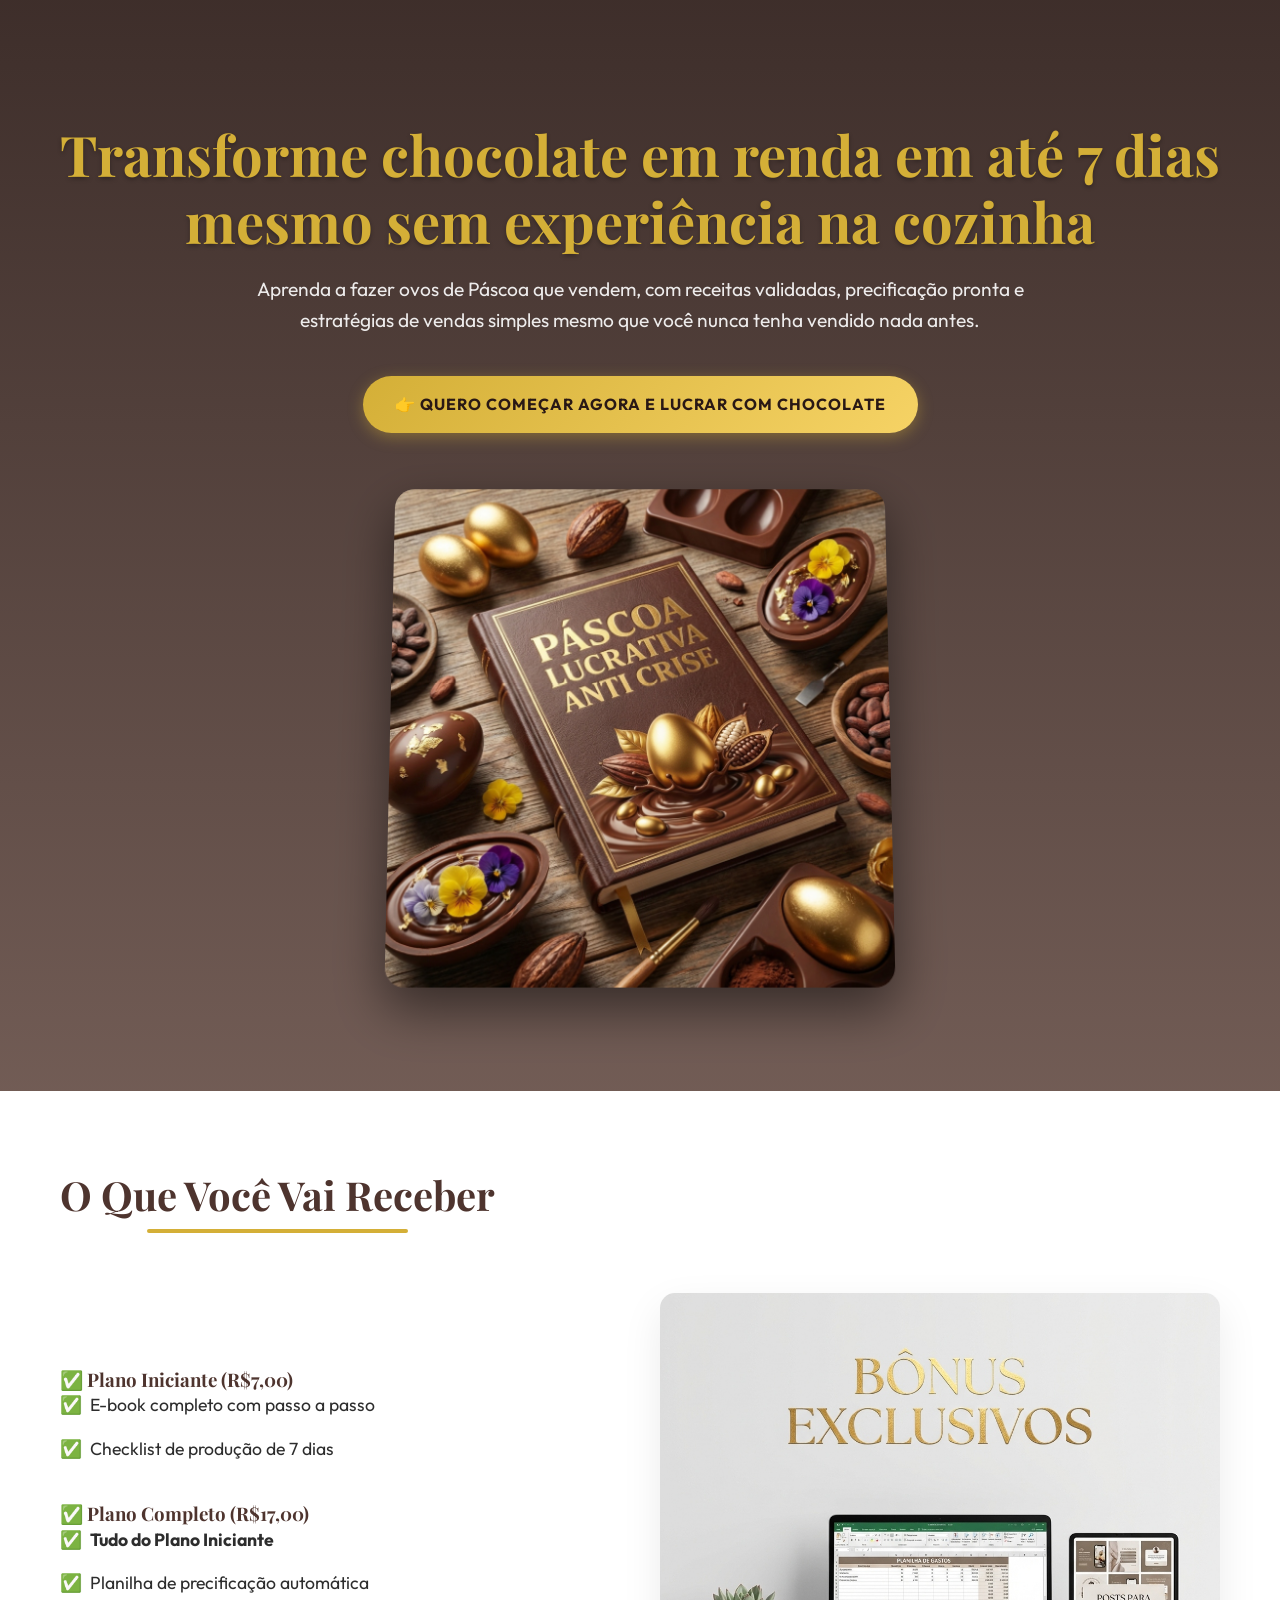
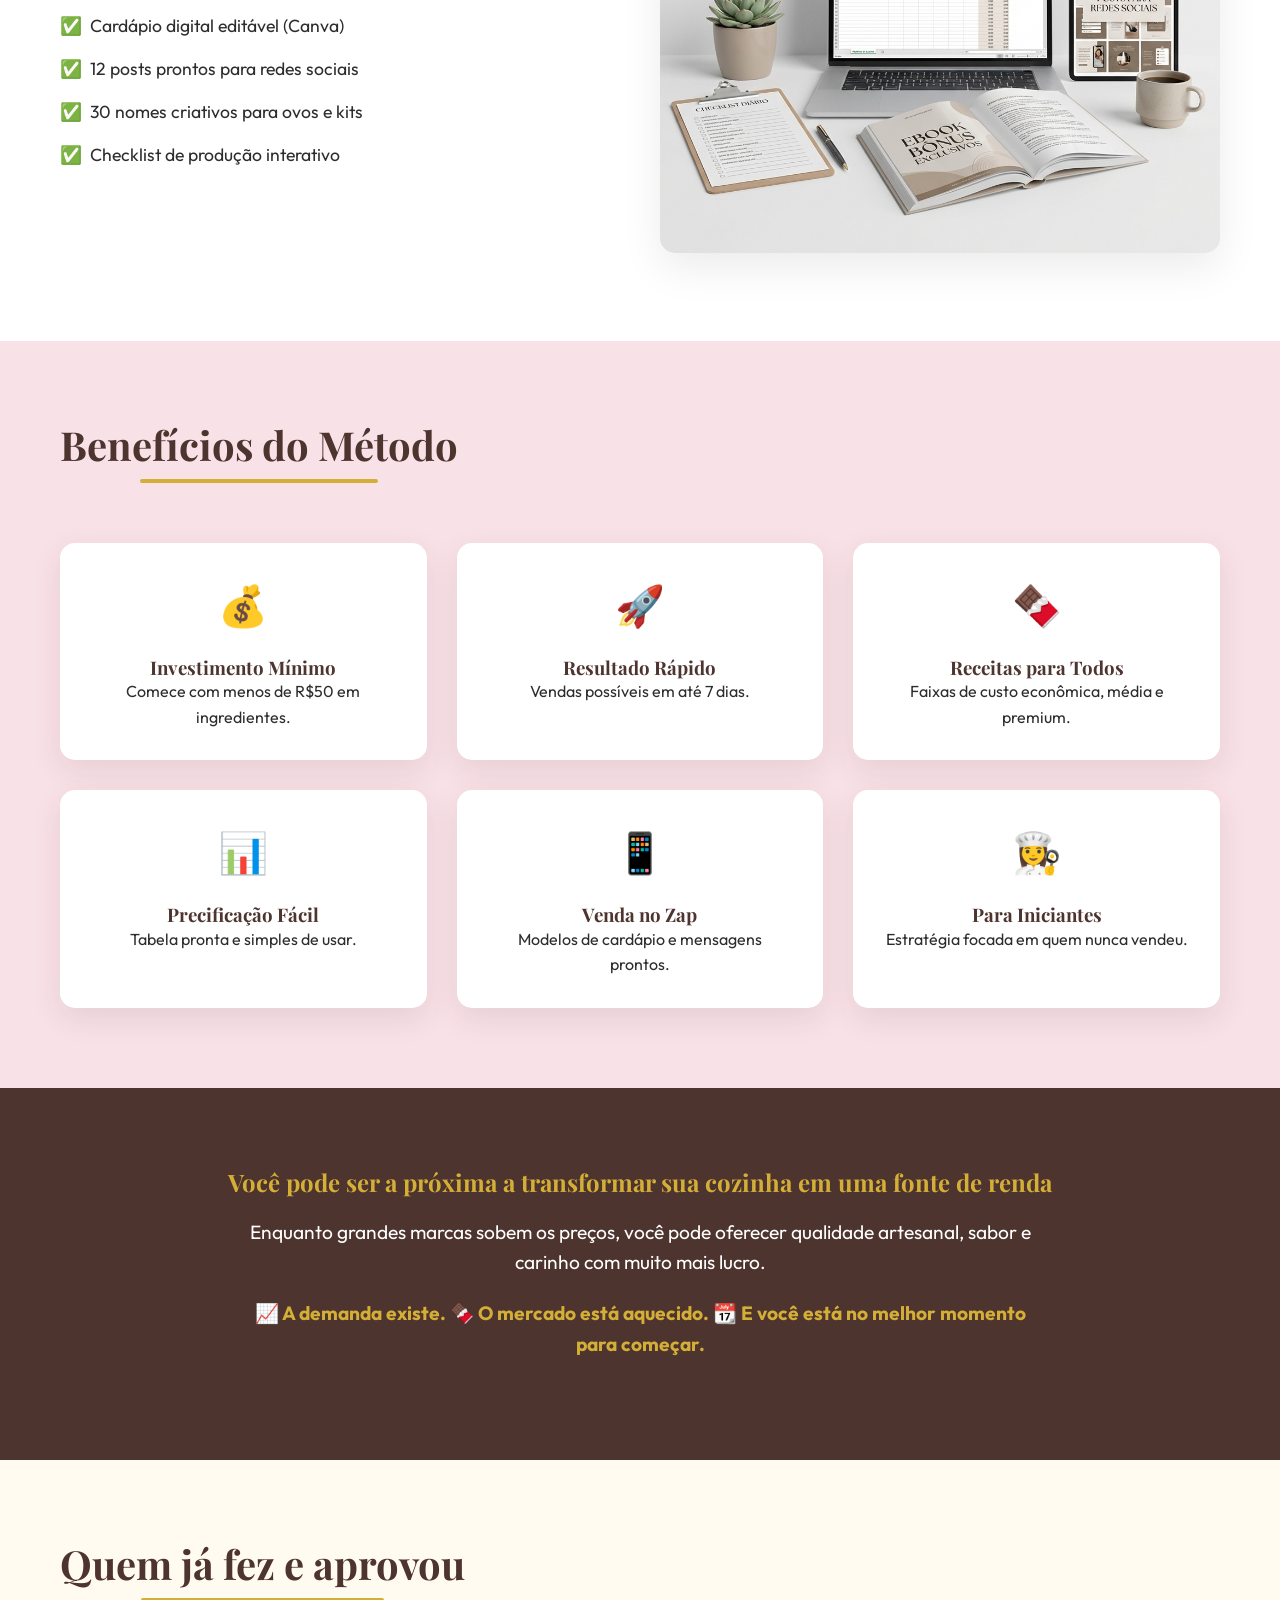
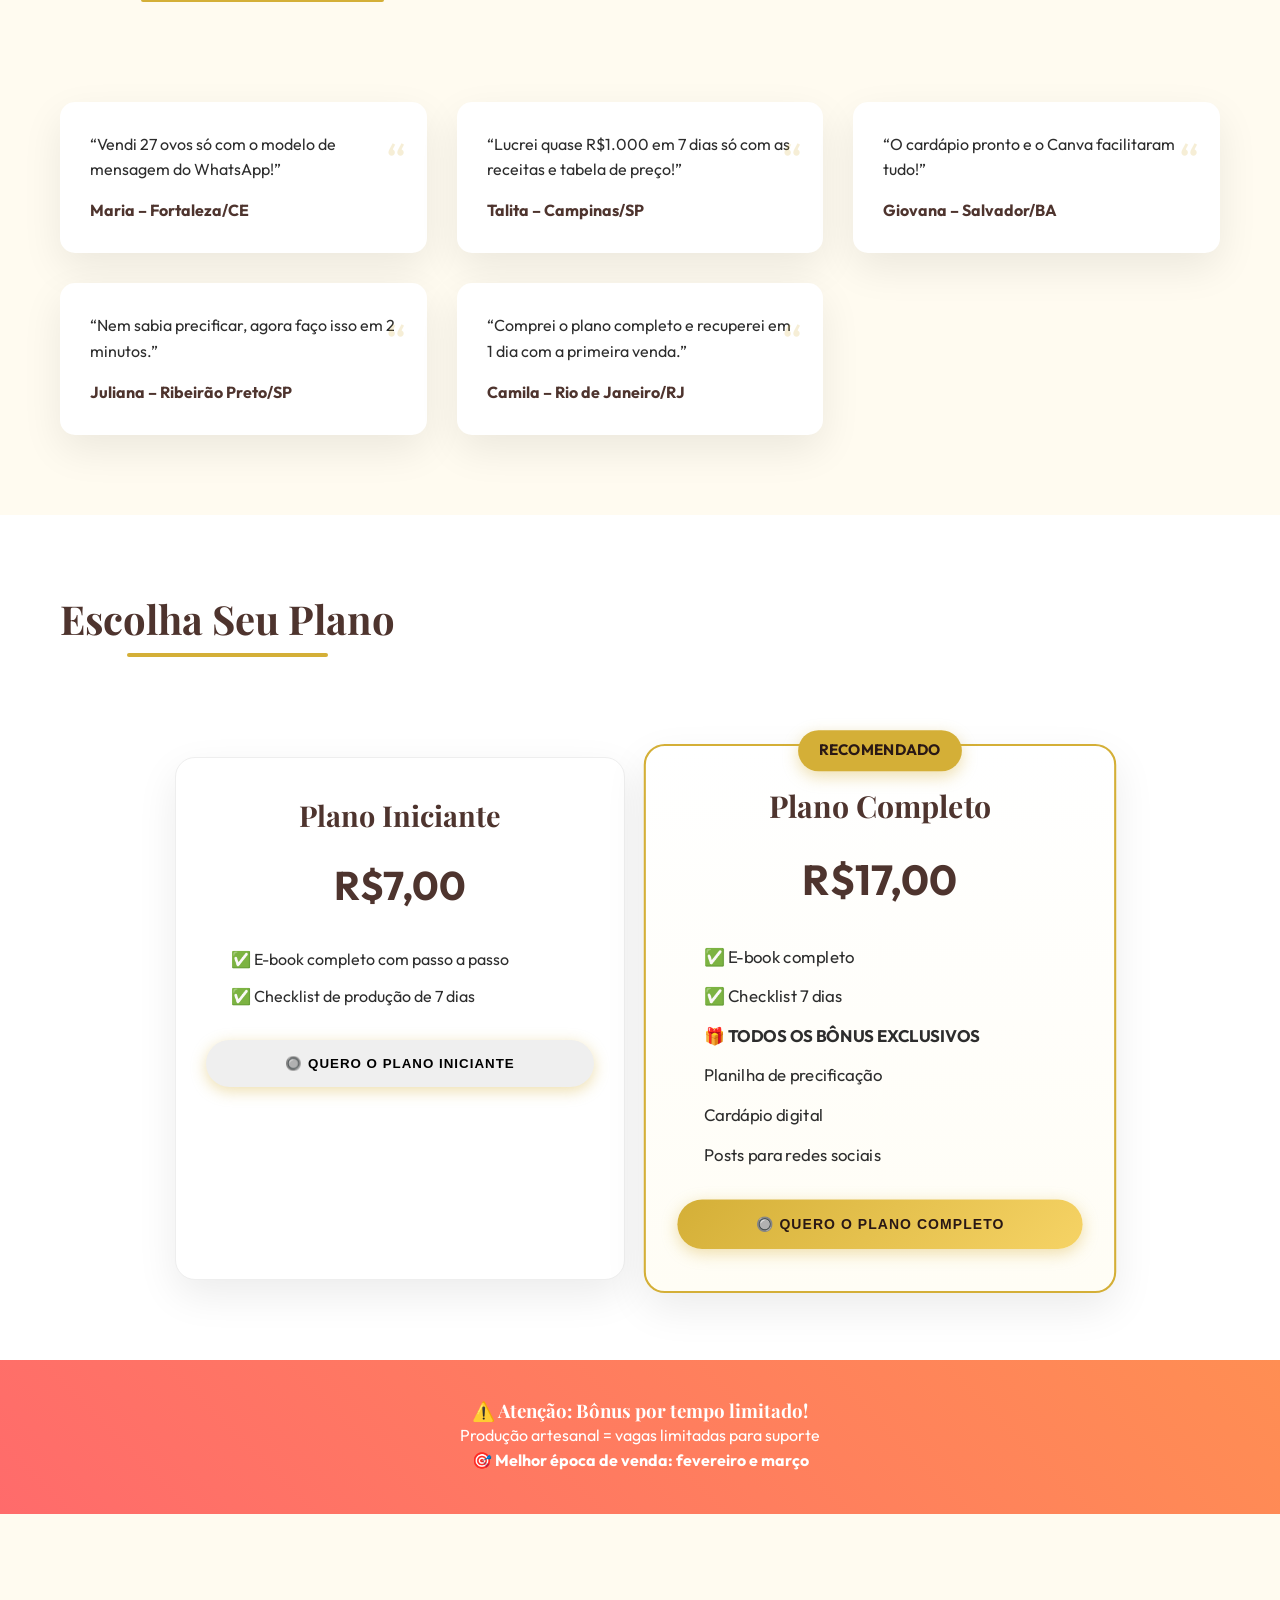
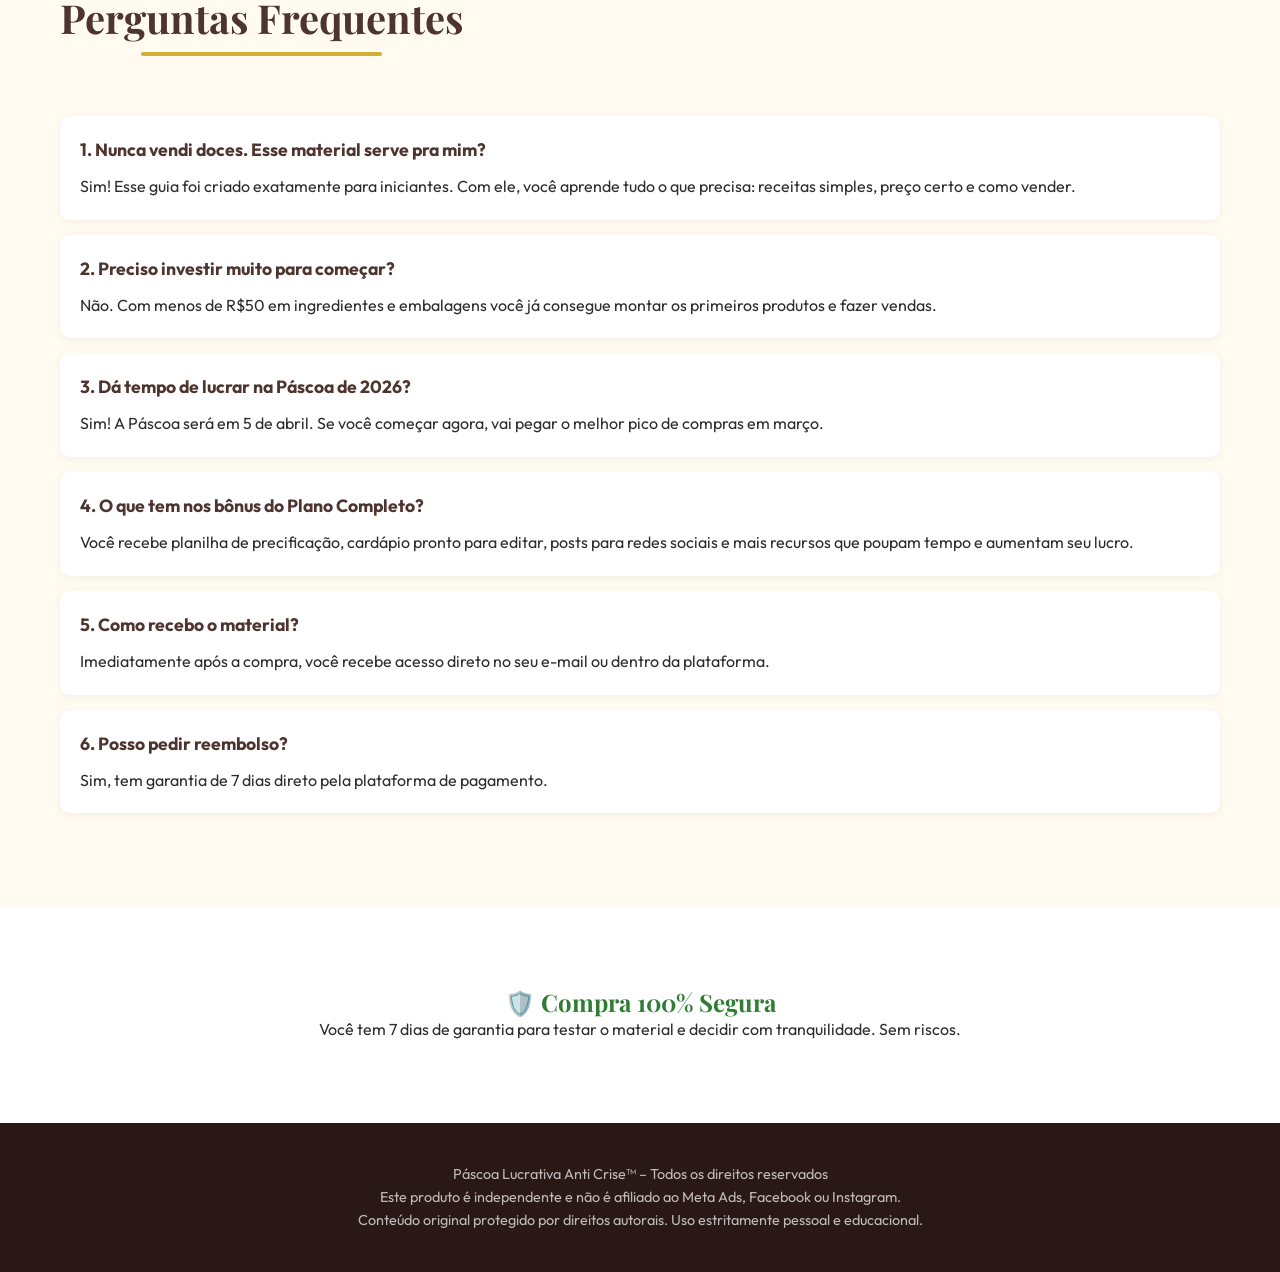
==== index.html @ 0e25205e "Add files via upload" ====
<!DOCTYPE html>
<html lang="pt-BR">

<head>
    <meta charset="UTF-8">
    <meta name="viewport" content="width=device-width, initial-scale=1.0">
    <title>Páscoa Lucrativa Anti Crise 2026</title>
    <style>/* Fonts */
@import url('https://fonts.googleapis.com/css2?family=Outfit:wght@300;400;600;700&family=Playfair+Display:ital,wght@0,600;1,600&display=swap');

:root {
    --primary-chocolate: #4E342E;
    --dark-chocolate: #291815;
    --milk-chocolate: #795548;
    --accent-gold: #D4AF37;
    --accent-gold-hover: #F0C420;
    --bg-cream: #FFFBF0;
    --text-dark: #2D2D2D;
    --text-light: #F5F5F5;
    --soft-pink: #F8E1E7;
    --success-green: #2E7D32;
    --shadow-soft: 0 10px 30px rgba(78, 52, 46, 0.1);
    --shadow-card: 0 15px 40px rgba(0, 0, 0, 0.08);
}

* {
    margin: 0;
    padding: 0;
    box-sizing: border-box;
}

body {
    font-family: 'Outfit', sans-serif;
    color: var(--text-dark);
    background-color: var(--bg-cream);
    line-height: 1.6;
    overflow-x: hidden;
}

h1,
h2,
h3,
h4 {
    font-family: 'Playfair Display', serif;
    color: var(--primary-chocolate);
    line-height: 1.2;
}

.container {
    max-width: 1200px;
    margin: 0 auto;
    padding: 0 20px;
}

.btn {
    display: inline-block;
    padding: 16px 32px;
    border-radius: 50px;
    font-weight: 700;
    text-decoration: none;
    text-transform: uppercase;
    letter-spacing: 1px;
    transition: all 0.3s ease;
    cursor: pointer;
    box-shadow: 0 4px 15px rgba(212, 175, 55, 0.4);
    border: none;
}

.btn-primary {
    background: linear-gradient(135deg, var(--accent-gold) 0%, #F6D365 100%);
    color: var(--dark-chocolate);
}

.btn-primary:hover {
    transform: translateY(-3px);
    box-shadow: 0 8px 25px rgba(212, 175, 55, 0.6);
}

.section {
    padding: 80px 0;
}

/* Hero Section */
.hero {
    background: linear-gradient(rgba(41, 24, 21, 0.9), rgba(78, 52, 46, 0.8)), url('https://images.unsplash.com/photo-1616486338812-3aeee042596b?ixlib=rb-1.2.1&auto=format&fit=crop&w=1950&q=80');
    background-size: cover;
    background-position: center;
    color: white;
    padding: 120px 0 100px;
    text-align: center;
    position: relative;
    overflow: hidden;
}

.hero h1 {
    font-size: 3.5rem;
    color: var(--accent-gold);
    margin-bottom: 20px;
    text-shadow: 0 2px 4px rgba(0, 0, 0, 0.3);
}

.hero p.subheadline {
    font-size: 1.2rem;
    max-width: 800px;
    margin: 0 auto 40px;
    opacity: 0.9;
}

.hero-img-container {
    margin-top: 50px;
    position: relative;
}

.hero-img {
    max-width: 500px;
    width: 100%;
    border-radius: 20px;
    box-shadow: 0 20px 50px rgba(0, 0, 0, 0.5);
    transform: perspective(1000px) rotateX(5deg);
    transition: transform 0.5s ease;
}

.hero-img:hover {
    transform: perspective(1000px) rotateX(0deg);
}

/* What You Receive */
.what-you-receive {
    background-color: white;
}

.section-title {
    text-align: center;
    font-size: 2.5rem;
    margin-bottom: 60px;
    position: relative;
    display: inline-block;
}

.section-title::after {
    content: '';
    display: block;
    width: 60%;
    height: 4px;
    background: var(--accent-gold);
    margin: 10px auto 0;
    border-radius: 2px;
}

.plans-grid {
    display: grid;
    grid-template-columns: repeat(auto-fit, minmax(300px, 1fr));
    gap: 40px;
    align-items: center;
}

.bonus-img {
    width: 100%;
    border-radius: 15px;
    box-shadow: var(--shadow-card);
}

.plan-list ul {
    list-style: none;
}

.plan-list li {
    margin-bottom: 15px;
    padding-left: 30px;
    position: relative;
    font-size: 1.1rem;
}

.plan-list li::before {
    content: '✅';
    position: absolute;
    left: 0;
    top: 0;
}

/* Benefits */
.benefits {
    background-color: var(--soft-pink);
}

.benefits-grid {
    display: grid;
    grid-template-columns: repeat(auto-fit, minmax(300px, 1fr));
    gap: 30px;
}

.benefit-card {
    background: white;
    padding: 30px;
    border-radius: 15px;
    box-shadow: var(--shadow-soft);
    text-align: center;
    transition: transform 0.3s ease;
}

.benefit-card:hover {
    transform: translateY(-10px);
}

.benefit-icon {
    font-size: 2.5rem;
    margin-bottom: 20px;
}

/* Transformation */
.transformation {
    background-color: var(--primary-chocolate);
    color: white;
    text-align: center;
}

.transformation h2 {
    color: var(--accent-gold);
}

.transformation p {
    font-size: 1.2rem;
    max-width: 800px;
    margin: 20px auto;
}

.highlight {
    color: var(--accent-gold);
    font-weight: 700;
}

/* Social Proof */
.social-proof {
    background-color: var(--bg-cream);
}

.testimonials-grid {
    display: grid;
    grid-template-columns: repeat(auto-fit, minmax(280px, 1fr));
    gap: 30px;
    margin-top: 40px;
}

.testimonial-card {
    background: white;
    padding: 30px;
    border-radius: 15px;
    box-shadow: var(--shadow-card);
    position: relative;
}

.quote-icon {
    position: absolute;
    top: 20px;
    right: 20px;
    font-size: 3rem;
    color: var(--accent-gold);
    opacity: 0.2;
}

.client-name {
    font-weight: 700;
    color: var(--primary-chocolate);
    margin-top: 15px;
    display: block;
}

/* Pricing Section - Start Refactor */
.pricing {
    background-color: white;
}

.pricing-cards-container {
    display: flex;
    justify-content: center;
    gap: 30px;
    margin-top: 40px;
}

.pricing-card {
    background: white;
    border-radius: 20px;
    padding: 40px 30px;
    box-shadow: var(--shadow-card);
    flex: 1;
    min-width: 300px;
    max-width: 450px;
    text-align: center;
    position: relative;
    border: 1px solid #eee;
    transition: transform 0.3s ease;
}

.pricing-card:hover {
    transform: translateY(-10px);
}

.pricing-card h3 {
    font-size: 1.8rem;
    margin-bottom: 20px;
}

.pricing-card .price {
    font-size: 2.5rem;
    font-weight: 700;
    color: var(--primary-chocolate);
    margin-bottom: 30px;
}

.card-features {
    list-style: none;
    text-align: left;
    margin-bottom: 30px;
}

.card-features li {
    margin-bottom: 12px;
    padding-left: 25px;
    position: relative;
}

.highlighted-card {
    border: 2px solid var(--accent-gold);
    background: linear-gradient(to bottom, #fff, #FFFDF5);
    transform: scale(1.05);
    z-index: 2;
}

.highlighted-card:hover {
    transform: scale(1.08);
}

.badge {
    position: absolute;
    top: -15px;
    left: 50%;
    transform: translateX(-50%);
    background: var(--accent-gold);
    color: var(--dark-chocolate);
    padding: 8px 20px;
    border-radius: 50px;
    font-weight: 700;
    text-transform: uppercase;
    font-size: 0.9rem;
    box-shadow: 0 5px 15px rgba(212, 175, 55, 0.4);
}

.pricing-card .btn {
    width: 100%;
}

/* Pricing Section - End Refactor */

/* Urgency & FAQ */
.urgency {
    background: linear-gradient(45deg, #FF6B6B, #FF8E53);
    color: white;
    text-align: center;
    padding: 40px 0;
}

.urgency h3 {
    color: white;
}

.faq {
    background-color: var(--bg-cream);
}

.faq-item {
    background: white;
    margin-bottom: 15px;
    border-radius: 10px;
    padding: 20px;
    box-shadow: 0 2px 10px rgba(0, 0, 0, 0.05);
}

.faq-question {
    font-weight: 700;
    color: var(--primary-chocolate);
    margin-bottom: 10px;
    font-size: 1.1rem;
}

/* Footer */
footer {
    background-color: var(--dark-chocolate);
    color: rgba(255, 255, 255, 0.7);
    text-align: center;
    padding: 40px 0;
    font-size: 0.9rem;
}

/* Responsive */
@media (max-width: 768px) {
    .hero h1 {
        font-size: 2.5rem;
    }

    .pricing-cards-container {
        flex-wrap: wrap;
    }
}</style>
    <link rel="preconnect" href="https://fonts.gstatic.com">
</head>

<body>

    <!-- BLOCO 1: HERO -->
    <section class="hero">
        <div class="container">
            <h1>Transforme chocolate em renda em até 7 dias mesmo sem experiência na cozinha</h1>
            <p class="subheadline">Aprenda a fazer ovos de Páscoa que vendem, com receitas validadas, precificação
                pronta e estratégias de vendas simples mesmo que você nunca tenha vendido nada antes.</p>
            <a href="#pricing" class="btn btn-primary">👉 Quero começar agora e lucrar com chocolate</a>

            <div class="hero-img-container">
                <img src="[data-uri]" alt="Páscoa Lucrativa Mockup" class="hero-img">
            </div>
        </div>
    </section>

    <!-- BLOCO 2: O QUE VOCÊ RECEBE -->
    <section class="section what-you-receive">
        <div class="container">
            <h2 class="section-title">O Que Você Vai Receber</h2>

            <div class="plans-grid">
                <div class="plan-list">
                    <h3>✅ Plano Iniciante (R$7,00)</h3>
                    <ul>
                        <li>E-book completo com passo a passo</li>
                        <li>Checklist de produção de 7 dias</li>
                    </ul>
                    <br>
                    <h3>✅ Plano Completo (R$17,00)</h3>
                    <ul>
                        <li><strong>Tudo do Plano Iniciante</strong></li>
                        <li>Planilha de precificação automática</li>
                        <li>Cardápio digital editável (Canva)</li>
                        <li>12 posts prontos para redes sociais</li>
                        <li>30 nomes criativos para ovos e kits</li>
                        <li>Checklist de produção interativo</li>
                    </ul>
                </div>
                <div class="bonus-visual">
                    <img src="[data-uri]" alt="Bônus Exclusivos" class="bonus-img">
                </div>
            </div>
        </div>
    </section>

    <!-- BLOCO 3: BENEFÍCIOS -->
    <section class="section benefits">
        <div class="container">
            <h2 class="section-title">Benefícios do Método</h2>
            <div class="benefits-grid">
                <div class="benefit-card">
                    <div class="benefit-icon">💰</div>
                    <h3>Investimento Mínimo</h3>
                    <p>Comece com menos de R$50 em ingredientes.</p>
                </div>
                <div class="benefit-card">
                    <div class="benefit-icon">🚀</div>
                    <h3>Resultado Rápido</h3>
                    <p>Vendas possíveis em até 7 dias.</p>
                </div>
                <div class="benefit-card">
                    <div class="benefit-icon">🍫</div>
                    <h3>Receitas para Todos</h3>
                    <p>Faixas de custo econômica, média e premium.</p>
                </div>
                <div class="benefit-card">
                    <div class="benefit-icon">📊</div>
                    <h3>Precificação Fácil</h3>
                    <p>Tabela pronta e simples de usar.</p>
                </div>
                <div class="benefit-card">
                    <div class="benefit-icon">📱</div>
                    <h3>Venda no Zap</h3>
                    <p>Modelos de cardápio e mensagens prontos.</p>
                </div>
                <div class="benefit-card">
                    <div class="benefit-icon">👩‍🍳</div>
                    <h3>Para Iniciantes</h3>
                    <p>Estratégia focada em quem nunca vendeu.</p>
                </div>
            </div>
        </div>
    </section>

    <!-- BLOCO 4: TRANSFORMAÇÃO -->
    <section class="section transformation">
        <div class="container">
            <h2>Você pode ser a próxima a transformar sua cozinha em uma fonte de renda</h2>
            <p>Enquanto grandes marcas sobem os preços, você pode oferecer qualidade artesanal, sabor e carinho com
                muito mais lucro.</p>
            <p><span class="highlight">📈 A demanda existe. 🍫 O mercado está aquecido. 📆 E você está no melhor momento
                    para começar.</span></p>
        </div>
    </section>

    <!-- BLOCO 5: PROVAS SOCIAIS -->
    <section class="section social-proof">
        <div class="container">
            <h2 class="section-title">Quem já fez e aprovou</h2>
            <div class="testimonials-grid">
                <div class="testimonial-card">
                    <div class="quote-icon">“</div>
                    <p>“Vendi 27 ovos só com o modelo de mensagem do WhatsApp!”</p>
                    <span class="client-name">Maria – Fortaleza/CE</span>
                </div>
                <div class="testimonial-card">
                    <div class="quote-icon">“</div>
                    <p>“Lucrei quase R$1.000 em 7 dias só com as receitas e tabela de preço!”</p>
                    <span class="client-name">Talita – Campinas/SP</span>
                </div>
                <div class="testimonial-card">
                    <div class="quote-icon">“</div>
                    <p>“O cardápio pronto e o Canva facilitaram tudo!”</p>
                    <span class="client-name">Giovana – Salvador/BA</span>
                </div>
                <div class="testimonial-card">
                    <div class="quote-icon">“</div>
                    <p>“Nem sabia precificar, agora faço isso em 2 minutos.”</p>
                    <span class="client-name">Juliana – Ribeirão Preto/SP</span>
                </div>
                <div class="testimonial-card">
                    <div class="quote-icon">“</div>
                    <p>“Comprei o plano completo e recuperei em 1 dia com a primeira venda.”</p>
                    <span class="client-name">Camila – Rio de Janeiro/RJ</span>
                </div>
            </div>
        </div>
    </section>

    <!-- BLOCO 6: ESCOLHA SEU PLANO -->
    <section class="section pricing" id="pricing">
        <div class="container">
            <h2 class="section-title">Escolha Seu Plano</h2>
            <div class="pricing-cards-container">
                <!-- Plano Iniciante -->
                <div class="pricing-card">
                    <h3>Plano Iniciante</h3>
                    <div class="price">R$7,00</div>
                    <ul class="card-features">
                        <li>✅ E-book completo com passo a passo</li>
                        <li>✅ Checklist de produção de 7 dias</li>
                    </ul>
                    <button class="btn btn-secondary">🔘 Quero o Plano Iniciante</button>
                </div>

                <!-- Plano Completo -->
                <div class="pricing-card highlighted-card">
                    <div class="badge">Recomendado</div>
                    <h3>Plano Completo</h3>
                    <div class="price">R$17,00</div>
                    <ul class="card-features">
                        <li>✅ E-book completo</li>
                        <li>✅ Checklist 7 dias</li>
                        <li>🎁 <strong>TODOS OS BÔNUS EXCLUSIVOS</strong></li>
                        <li>Planilha de precificação</li>
                        <li>Cardápio digital</li>
                        <li>Posts para redes sociais</li>
                    </ul>
                    <button class="btn btn-primary">🔘 Quero o Plano Completo</button>
                </div>
            </div>
        </div>
    </section>

    <!-- BLOCO 7: URGÊNCIA -->
    <section class="urgency">
        <div class="container">
            <h3>⚠️ Atenção: Bônus por tempo limitado!</h3>
            <p>Produção artesanal = vagas limitadas para suporte</p>
            <p><strong>🎯 Melhor época de venda: fevereiro e março</strong></p>
        </div>
    </section>

    <!-- BLOCO 8: FAQ -->
    <section class="section faq">
        <div class="container">
            <h2 class="section-title">Perguntas Frequentes</h2>

            <div class="faq-item">
                <div class="faq-question">1. Nunca vendi doces. Esse material serve pra mim?</div>
                <div class="faq-answer">Sim! Esse guia foi criado exatamente para iniciantes. Com ele, você aprende tudo
                    o que precisa: receitas simples, preço certo e como vender.</div>
            </div>

            <div class="faq-item">
                <div class="faq-question">2. Preciso investir muito para começar?</div>
                <div class="faq-answer">Não. Com menos de R$50 em ingredientes e embalagens você já consegue montar os
                    primeiros produtos e fazer vendas.</div>
            </div>

            <div class="faq-item">
                <div class="faq-question">3. Dá tempo de lucrar na Páscoa de 2026?</div>
                <div class="faq-answer">Sim! A Páscoa será em 5 de abril. Se você começar agora, vai pegar o melhor pico
                    de compras em março.</div>
            </div>

            <div class="faq-item">
                <div class="faq-question">4. O que tem nos bônus do Plano Completo?</div>
                <div class="faq-answer">Você recebe planilha de precificação, cardápio pronto para editar, posts para
                    redes sociais e mais recursos que poupam tempo e aumentam seu lucro.</div>
            </div>

            <div class="faq-item">
                <div class="faq-question">5. Como recebo o material?</div>
                <div class="faq-answer">Imediatamente após a compra, você recebe acesso direto no seu e-mail ou dentro
                    da plataforma.</div>
            </div>

            <div class="faq-item">
                <div class="faq-question">6. Posso pedir reembolso?</div>
                <div class="faq-answer">Sim, tem garantia de 7 dias direto pela plataforma de pagamento.</div>
            </div>
        </div>
    </section>

    <!-- BLOCO 9: GARANTIA -->
    <section class="section" style="background: white; text-align: center;">
        <div class="container">
            <h2 style="color: var(--success-green);">🛡️ Compra 100% Segura</h2>
            <p>Você tem 7 dias de garantia para testar o material e decidir com tranquilidade. Sem riscos.</p>
        </div>
    </section>

    <!-- BLOCO 10: RODAPÉ -->
    <footer>
        <div class="container">
            <p>Páscoa Lucrativa Anti Crise™ – Todos os direitos reservados</p>
            <p>Este produto é independente e não é afiliado ao Meta Ads, Facebook ou Instagram.</p>
            <p>Conteúdo original protegido por direitos autorais. Uso estritamente pessoal e educacional.</p>
        </div>
    </footer>

</body>

</html>
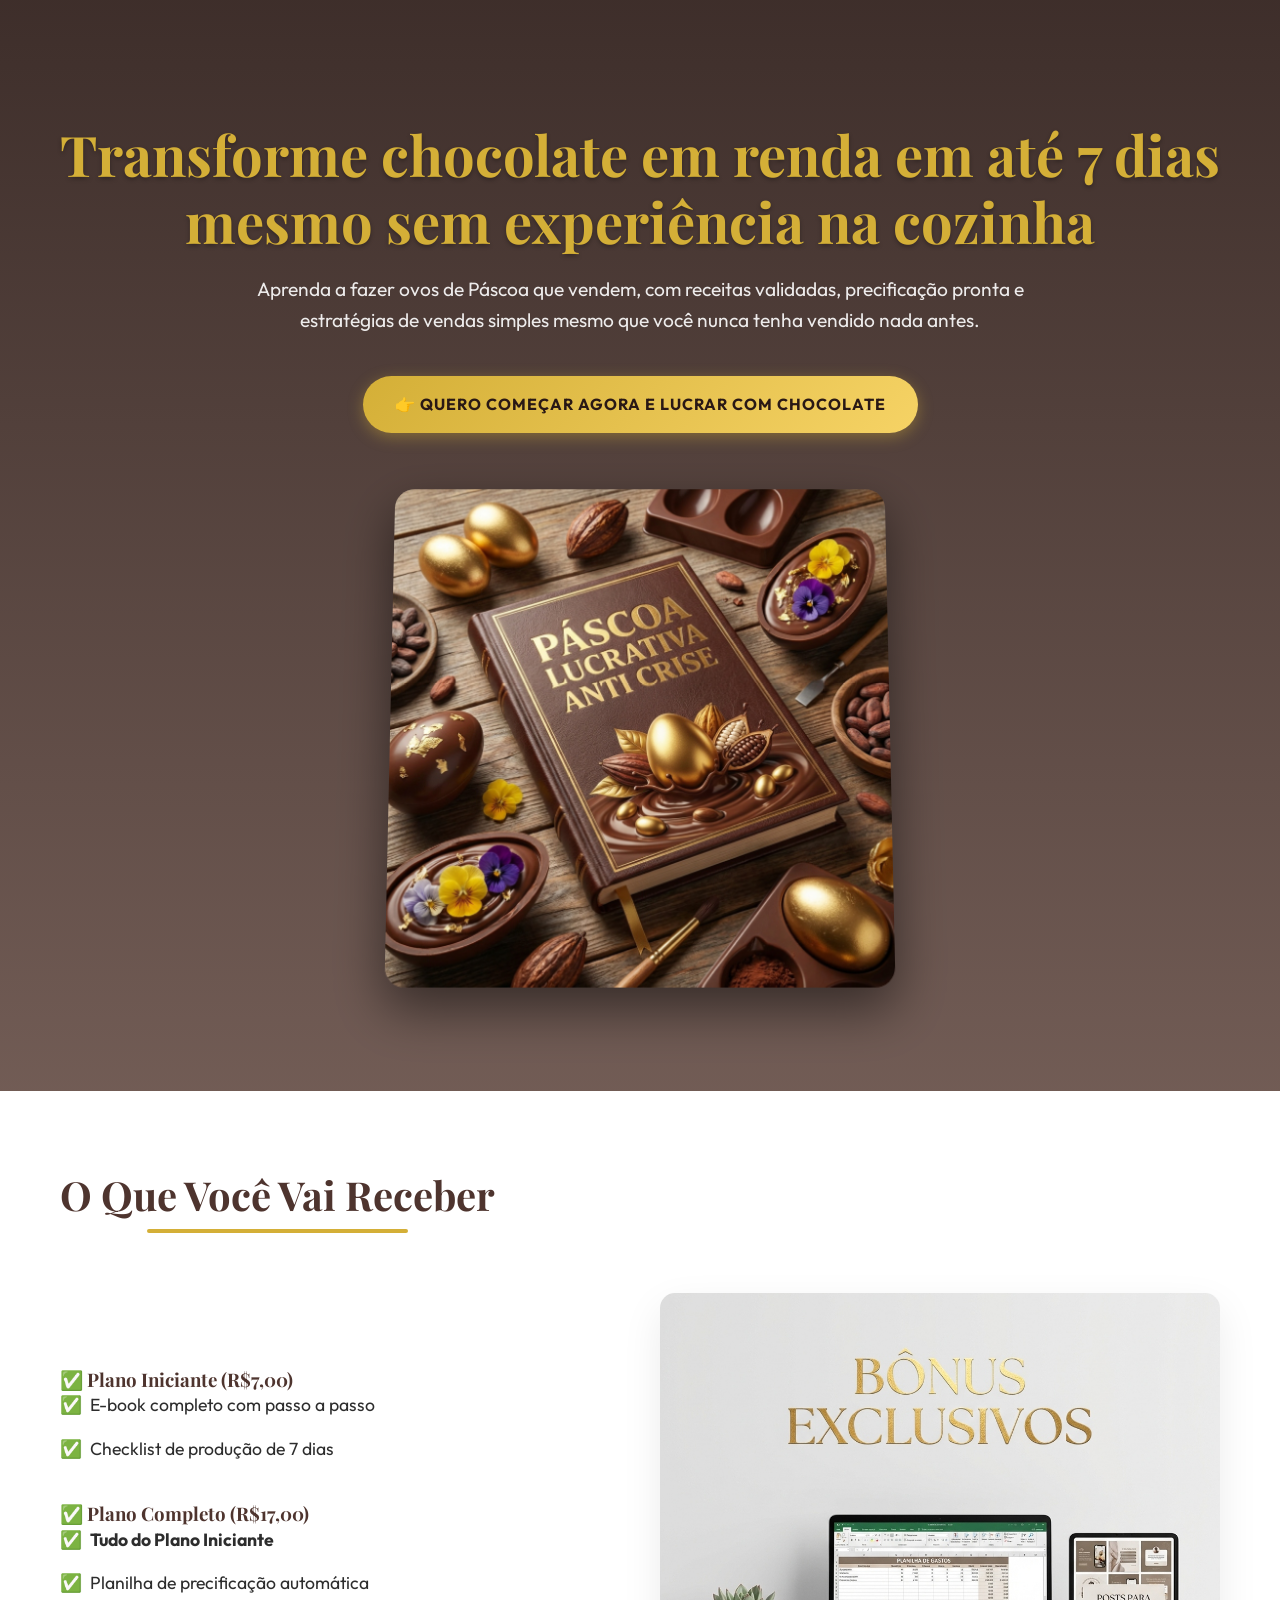
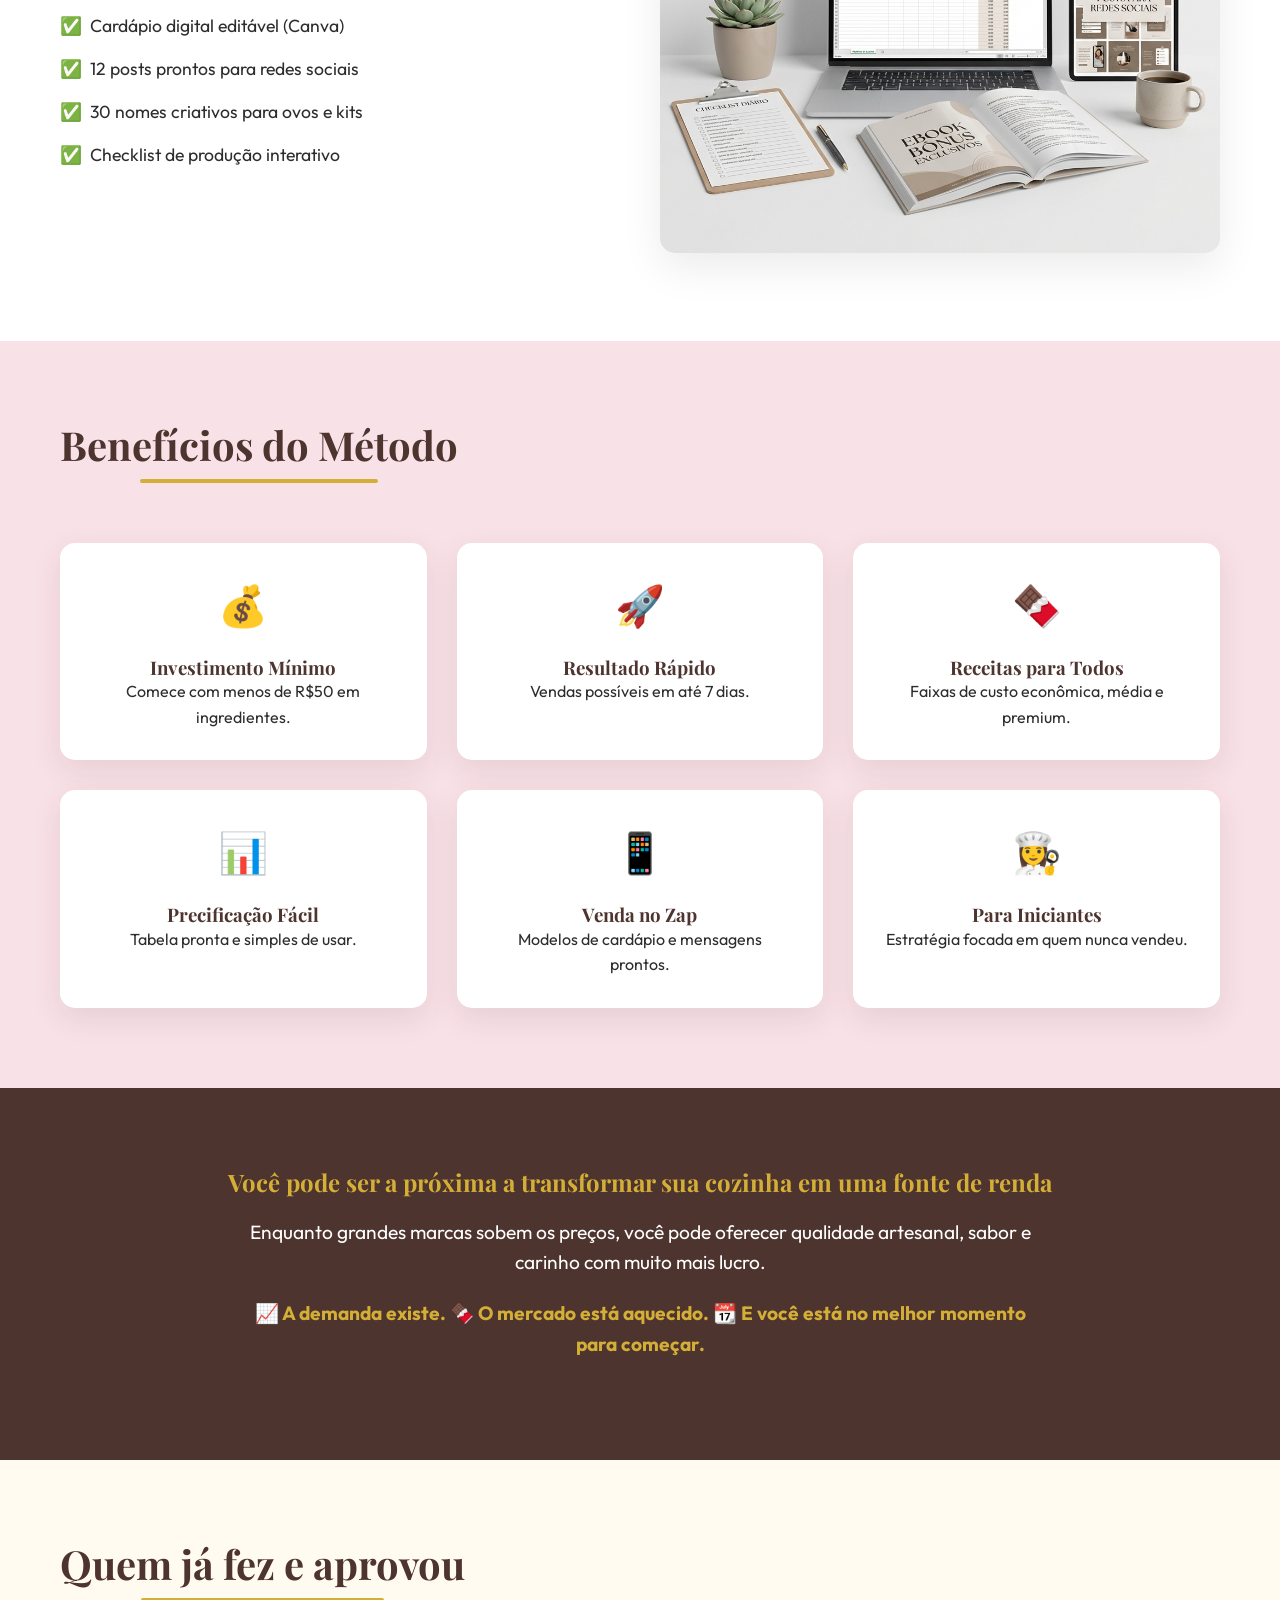
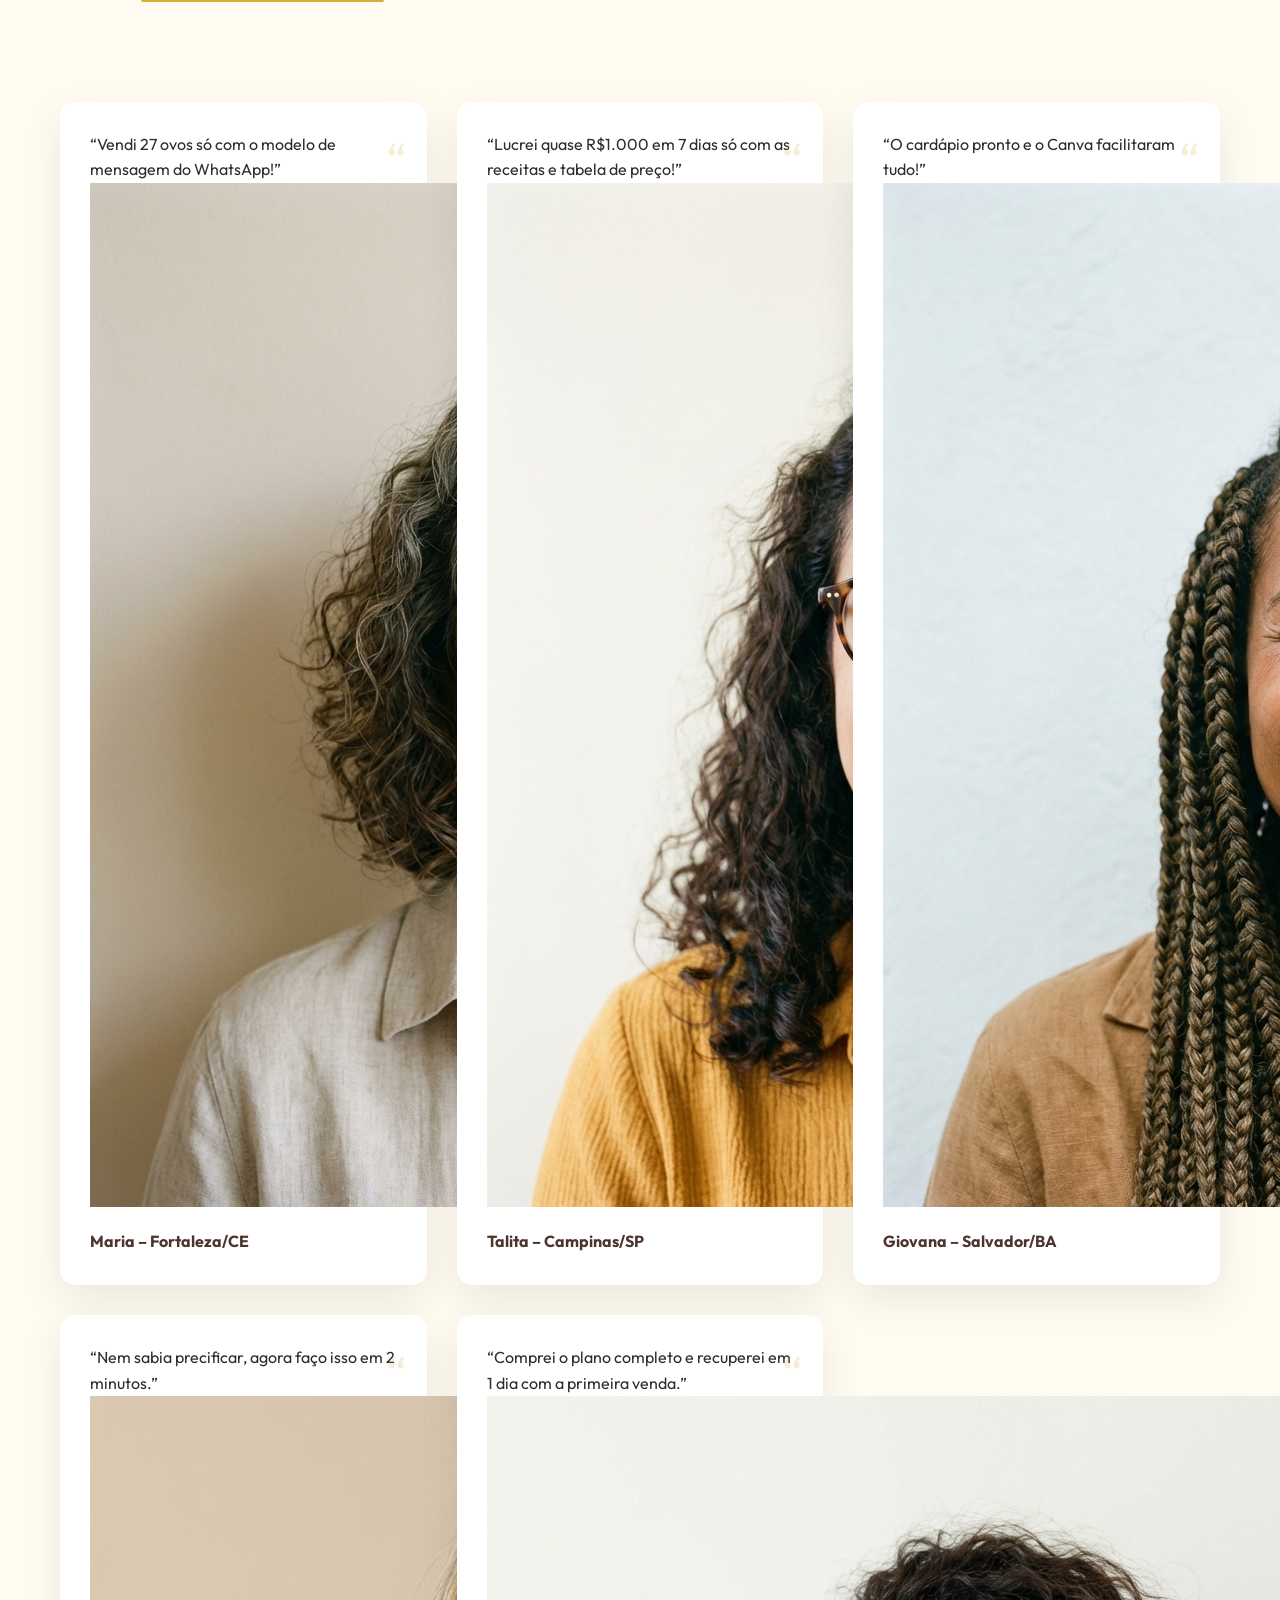
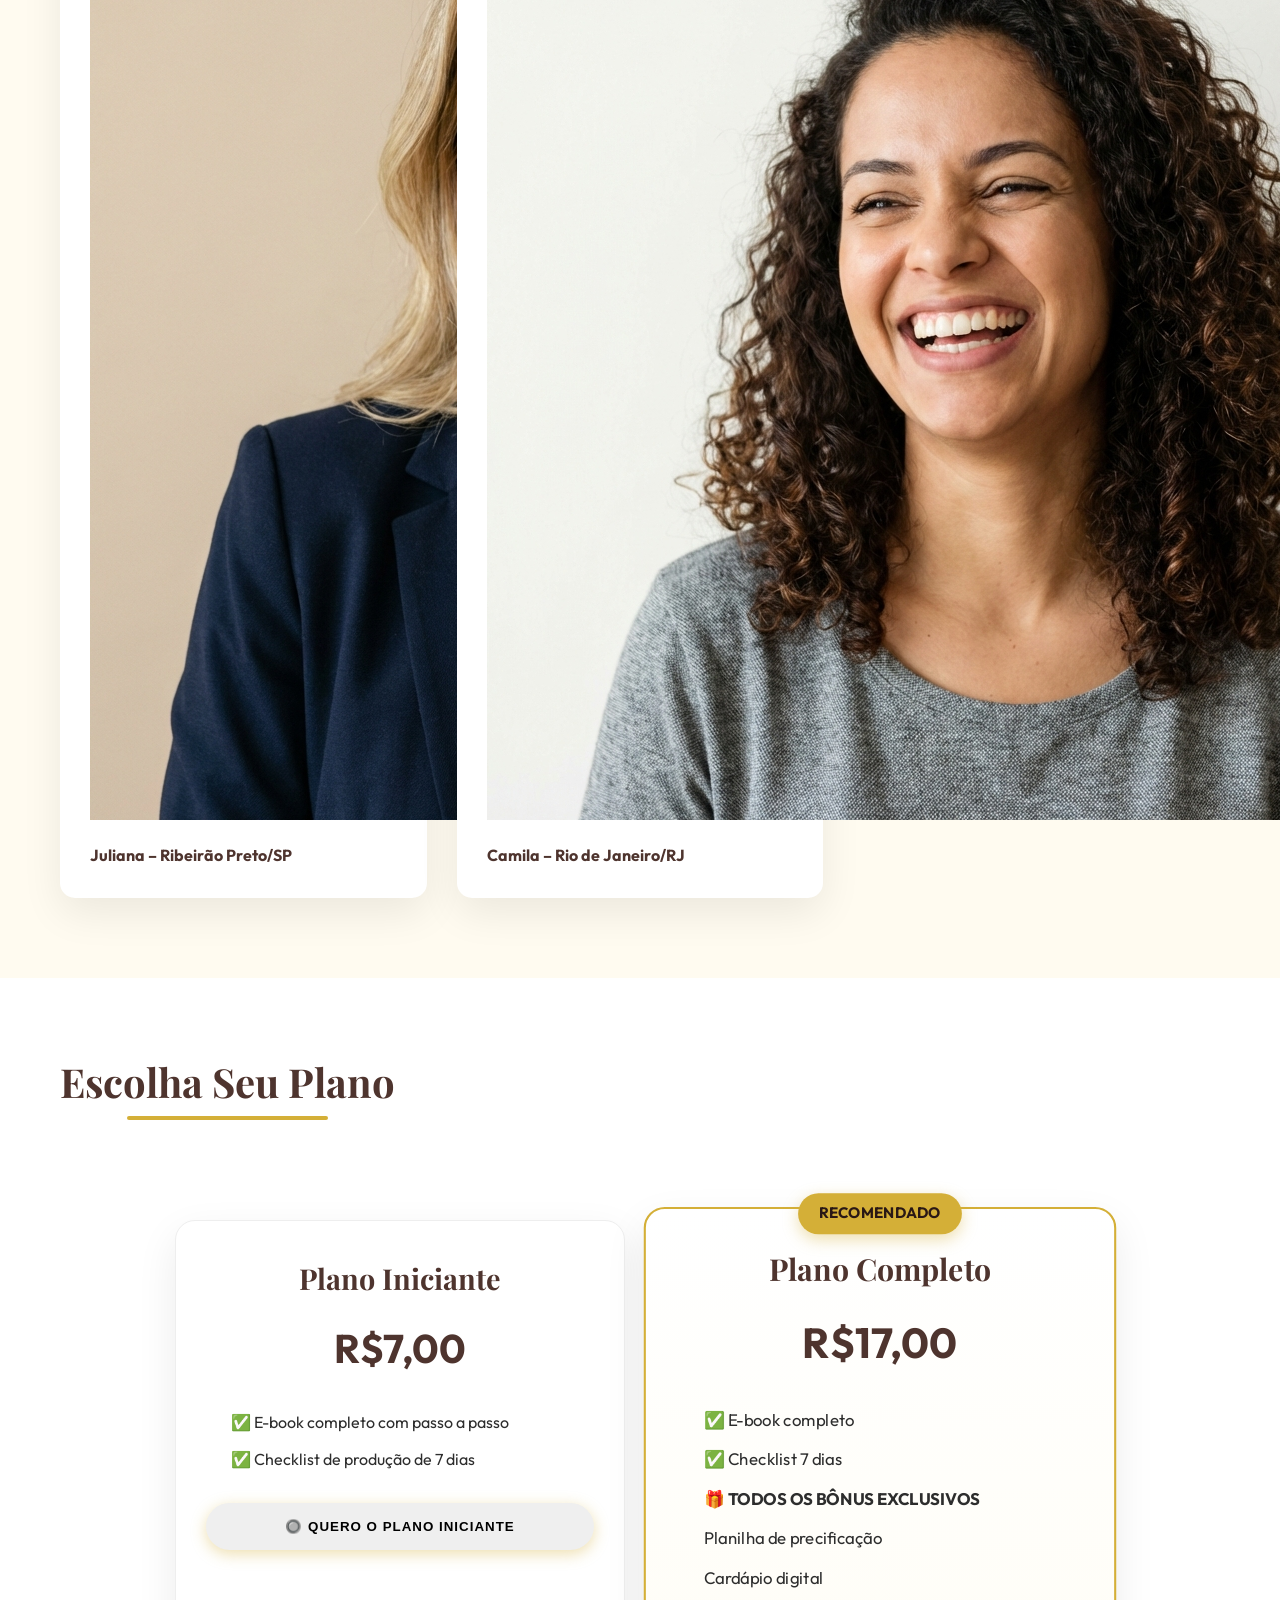
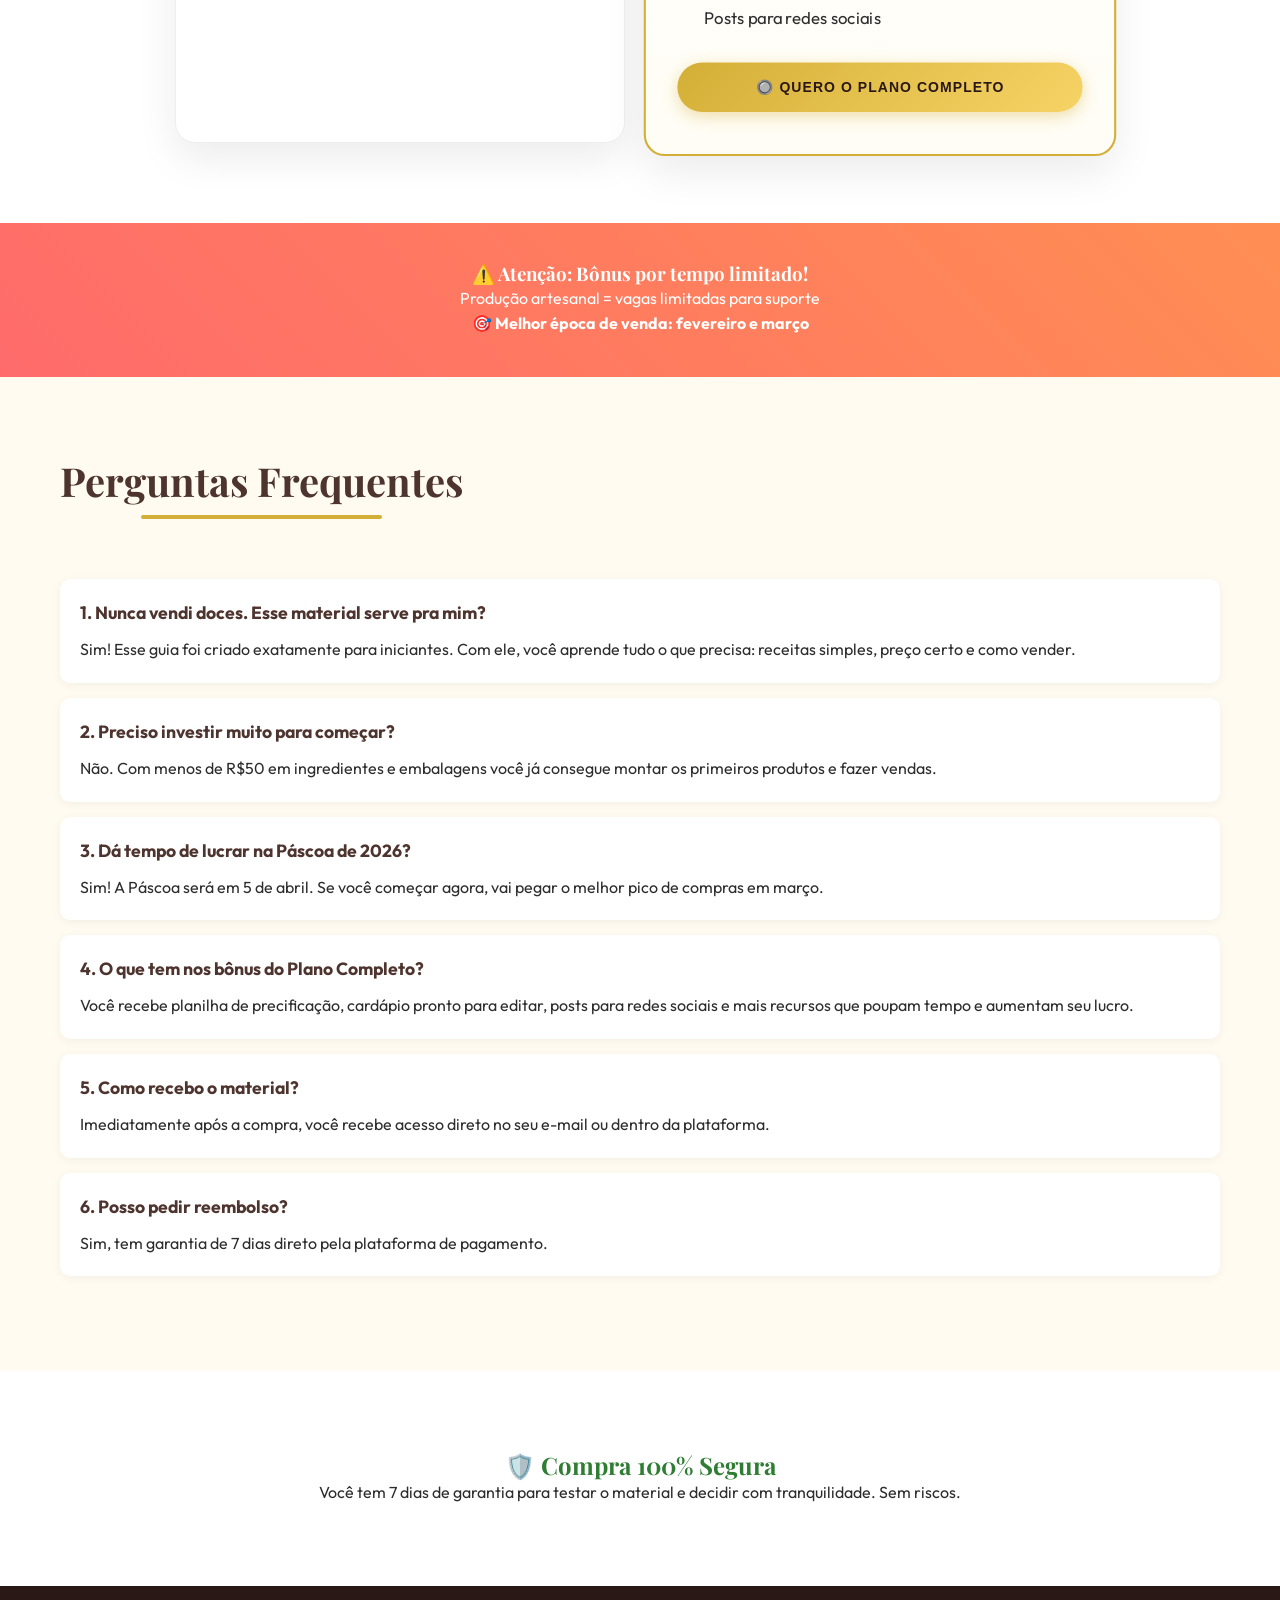
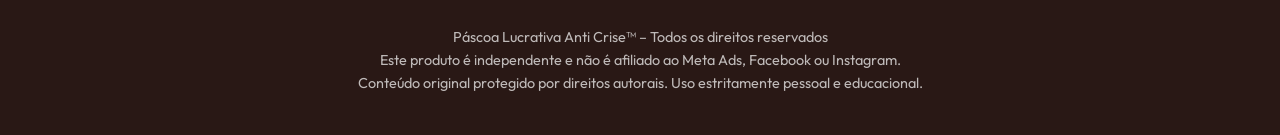
==== commit d535b2ea: "Add files via upload" ====
--- a/index.html
+++ b/index.html
@@ -5,402 +5,404 @@
     <meta charset="UTF-8">
     <meta name="viewport" content="width=device-width, initial-scale=1.0">
     <title>Páscoa Lucrativa Anti Crise 2026</title>
-    <style>/* Fonts */
-@import url('https://fonts.googleapis.com/css2?family=Outfit:wght@300;400;600;700&family=Playfair+Display:ital,wght@0,600;1,600&display=swap');
-
-:root {
-    --primary-chocolate: #4E342E;
-    --dark-chocolate: #291815;
-    --milk-chocolate: #795548;
-    --accent-gold: #D4AF37;
-    --accent-gold-hover: #F0C420;
-    --bg-cream: #FFFBF0;
-    --text-dark: #2D2D2D;
-    --text-light: #F5F5F5;
-    --soft-pink: #F8E1E7;
-    --success-green: #2E7D32;
-    --shadow-soft: 0 10px 30px rgba(78, 52, 46, 0.1);
-    --shadow-card: 0 15px 40px rgba(0, 0, 0, 0.08);
-}
-
-* {
-    margin: 0;
-    padding: 0;
-    box-sizing: border-box;
-}
-
-body {
-    font-family: 'Outfit', sans-serif;
-    color: var(--text-dark);
-    background-color: var(--bg-cream);
-    line-height: 1.6;
-    overflow-x: hidden;
-}
-
-h1,
-h2,
-h3,
-h4 {
-    font-family: 'Playfair Display', serif;
-    color: var(--primary-chocolate);
-    line-height: 1.2;
-}
-
-.container {
-    max-width: 1200px;
-    margin: 0 auto;
-    padding: 0 20px;
-}
-
-.btn {
-    display: inline-block;
-    padding: 16px 32px;
-    border-radius: 50px;
-    font-weight: 700;
-    text-decoration: none;
-    text-transform: uppercase;
-    letter-spacing: 1px;
-    transition: all 0.3s ease;
-    cursor: pointer;
-    box-shadow: 0 4px 15px rgba(212, 175, 55, 0.4);
-    border: none;
-}
-
-.btn-primary {
-    background: linear-gradient(135deg, var(--accent-gold) 0%, #F6D365 100%);
-    color: var(--dark-chocolate);
-}
-
-.btn-primary:hover {
-    transform: translateY(-3px);
-    box-shadow: 0 8px 25px rgba(212, 175, 55, 0.6);
-}
-
-.section {
-    padding: 80px 0;
-}
-
-/* Hero Section */
-.hero {
-    background: linear-gradient(rgba(41, 24, 21, 0.9), rgba(78, 52, 46, 0.8)), url('https://images.unsplash.com/photo-1616486338812-3aeee042596b?ixlib=rb-1.2.1&auto=format&fit=crop&w=1950&q=80');
-    background-size: cover;
-    background-position: center;
-    color: white;
-    padding: 120px 0 100px;
-    text-align: center;
-    position: relative;
-    overflow: hidden;
-}
-
-.hero h1 {
-    font-size: 3.5rem;
-    color: var(--accent-gold);
-    margin-bottom: 20px;
-    text-shadow: 0 2px 4px rgba(0, 0, 0, 0.3);
-}
-
-.hero p.subheadline {
-    font-size: 1.2rem;
-    max-width: 800px;
-    margin: 0 auto 40px;
-    opacity: 0.9;
-}
-
-.hero-img-container {
-    margin-top: 50px;
-    position: relative;
-}
-
-.hero-img {
-    max-width: 500px;
-    width: 100%;
-    border-radius: 20px;
-    box-shadow: 0 20px 50px rgba(0, 0, 0, 0.5);
-    transform: perspective(1000px) rotateX(5deg);
-    transition: transform 0.5s ease;
-}
-
-.hero-img:hover {
-    transform: perspective(1000px) rotateX(0deg);
-}
-
-/* What You Receive */
-.what-you-receive {
-    background-color: white;
-}
-
-.section-title {
-    text-align: center;
-    font-size: 2.5rem;
-    margin-bottom: 60px;
-    position: relative;
-    display: inline-block;
-}
-
-.section-title::after {
-    content: '';
-    display: block;
-    width: 60%;
-    height: 4px;
-    background: var(--accent-gold);
-    margin: 10px auto 0;
-    border-radius: 2px;
-}
-
-.plans-grid {
-    display: grid;
-    grid-template-columns: repeat(auto-fit, minmax(300px, 1fr));
-    gap: 40px;
-    align-items: center;
-}
-
-.bonus-img {
-    width: 100%;
-    border-radius: 15px;
-    box-shadow: var(--shadow-card);
-}
-
-.plan-list ul {
-    list-style: none;
-}
-
-.plan-list li {
-    margin-bottom: 15px;
-    padding-left: 30px;
-    position: relative;
-    font-size: 1.1rem;
-}
-
-.plan-list li::before {
-    content: '✅';
-    position: absolute;
-    left: 0;
-    top: 0;
-}
-
-/* Benefits */
-.benefits {
-    background-color: var(--soft-pink);
-}
-
-.benefits-grid {
-    display: grid;
-    grid-template-columns: repeat(auto-fit, minmax(300px, 1fr));
-    gap: 30px;
-}
-
-.benefit-card {
-    background: white;
-    padding: 30px;
-    border-radius: 15px;
-    box-shadow: var(--shadow-soft);
-    text-align: center;
-    transition: transform 0.3s ease;
-}
-
-.benefit-card:hover {
-    transform: translateY(-10px);
-}
-
-.benefit-icon {
-    font-size: 2.5rem;
-    margin-bottom: 20px;
-}
-
-/* Transformation */
-.transformation {
-    background-color: var(--primary-chocolate);
-    color: white;
-    text-align: center;
-}
-
-.transformation h2 {
-    color: var(--accent-gold);
-}
-
-.transformation p {
-    font-size: 1.2rem;
-    max-width: 800px;
-    margin: 20px auto;
-}
-
-.highlight {
-    color: var(--accent-gold);
-    font-weight: 700;
-}
-
-/* Social Proof */
-.social-proof {
-    background-color: var(--bg-cream);
-}
-
-.testimonials-grid {
-    display: grid;
-    grid-template-columns: repeat(auto-fit, minmax(280px, 1fr));
-    gap: 30px;
-    margin-top: 40px;
-}
-
-.testimonial-card {
-    background: white;
-    padding: 30px;
-    border-radius: 15px;
-    box-shadow: var(--shadow-card);
-    position: relative;
-}
-
-.quote-icon {
-    position: absolute;
-    top: 20px;
-    right: 20px;
-    font-size: 3rem;
-    color: var(--accent-gold);
-    opacity: 0.2;
-}
-
-.client-name {
-    font-weight: 700;
-    color: var(--primary-chocolate);
-    margin-top: 15px;
-    display: block;
-}
-
-/* Pricing Section - Start Refactor */
-.pricing {
-    background-color: white;
-}
-
-.pricing-cards-container {
-    display: flex;
-    justify-content: center;
-    gap: 30px;
-    margin-top: 40px;
-}
-
-.pricing-card {
-    background: white;
-    border-radius: 20px;
-    padding: 40px 30px;
-    box-shadow: var(--shadow-card);
-    flex: 1;
-    min-width: 300px;
-    max-width: 450px;
-    text-align: center;
-    position: relative;
-    border: 1px solid #eee;
-    transition: transform 0.3s ease;
-}
-
-.pricing-card:hover {
-    transform: translateY(-10px);
-}
-
-.pricing-card h3 {
-    font-size: 1.8rem;
-    margin-bottom: 20px;
-}
-
-.pricing-card .price {
-    font-size: 2.5rem;
-    font-weight: 700;
-    color: var(--primary-chocolate);
-    margin-bottom: 30px;
-}
-
-.card-features {
-    list-style: none;
-    text-align: left;
-    margin-bottom: 30px;
-}
-
-.card-features li {
-    margin-bottom: 12px;
-    padding-left: 25px;
-    position: relative;
-}
-
-.highlighted-card {
-    border: 2px solid var(--accent-gold);
-    background: linear-gradient(to bottom, #fff, #FFFDF5);
-    transform: scale(1.05);
-    z-index: 2;
-}
-
-.highlighted-card:hover {
-    transform: scale(1.08);
-}
-
-.badge {
-    position: absolute;
-    top: -15px;
-    left: 50%;
-    transform: translateX(-50%);
-    background: var(--accent-gold);
-    color: var(--dark-chocolate);
-    padding: 8px 20px;
-    border-radius: 50px;
-    font-weight: 700;
-    text-transform: uppercase;
-    font-size: 0.9rem;
-    box-shadow: 0 5px 15px rgba(212, 175, 55, 0.4);
-}
-
-.pricing-card .btn {
-    width: 100%;
-}
-
-/* Pricing Section - End Refactor */
-
-/* Urgency & FAQ */
-.urgency {
-    background: linear-gradient(45deg, #FF6B6B, #FF8E53);
-    color: white;
-    text-align: center;
-    padding: 40px 0;
-}
-
-.urgency h3 {
-    color: white;
-}
-
-.faq {
-    background-color: var(--bg-cream);
-}
-
-.faq-item {
-    background: white;
-    margin-bottom: 15px;
-    border-radius: 10px;
-    padding: 20px;
-    box-shadow: 0 2px 10px rgba(0, 0, 0, 0.05);
-}
-
-.faq-question {
-    font-weight: 700;
-    color: var(--primary-chocolate);
-    margin-bottom: 10px;
-    font-size: 1.1rem;
-}
-
-/* Footer */
-footer {
-    background-color: var(--dark-chocolate);
-    color: rgba(255, 255, 255, 0.7);
-    text-align: center;
-    padding: 40px 0;
-    font-size: 0.9rem;
-}
-
-/* Responsive */
-@media (max-width: 768px) {
-    .hero h1 {
-        font-size: 2.5rem;
-    }
-
-    .pricing-cards-container {
-        flex-wrap: wrap;
-    }
-}</style>
+    <style>
+        /* Fonts */
+        @import url('https://fonts.googleapis.com/css2?family=Outfit:wght@300;400;600;700&family=Playfair+Display:ital,wght@0,600;1,600&display=swap');
+
+        :root {
+            --primary-chocolate: #4E342E;
+            --dark-chocolate: #291815;
+            --milk-chocolate: #795548;
+            --accent-gold: #D4AF37;
+            --accent-gold-hover: #F0C420;
+            --bg-cream: #FFFBF0;
+            --text-dark: #2D2D2D;
+            --text-light: #F5F5F5;
+            --soft-pink: #F8E1E7;
+            --success-green: #2E7D32;
+            --shadow-soft: 0 10px 30px rgba(78, 52, 46, 0.1);
+            --shadow-card: 0 15px 40px rgba(0, 0, 0, 0.08);
+        }
+
+        * {
+            margin: 0;
+            padding: 0;
+            box-sizing: border-box;
+        }
+
+        body {
+            font-family: 'Outfit', sans-serif;
+            color: var(--text-dark);
+            background-color: var(--bg-cream);
+            line-height: 1.6;
+            overflow-x: hidden;
+        }
+
+        h1,
+        h2,
+        h3,
+        h4 {
+            font-family: 'Playfair Display', serif;
+            color: var(--primary-chocolate);
+            line-height: 1.2;
+        }
+
+        .container {
+            max-width: 1200px;
+            margin: 0 auto;
+            padding: 0 20px;
+        }
+
+        .btn {
+            display: inline-block;
+            padding: 16px 32px;
+            border-radius: 50px;
+            font-weight: 700;
+            text-decoration: none;
+            text-transform: uppercase;
+            letter-spacing: 1px;
+            transition: all 0.3s ease;
+            cursor: pointer;
+            box-shadow: 0 4px 15px rgba(212, 175, 55, 0.4);
+            border: none;
+        }
+
+        .btn-primary {
+            background: linear-gradient(135deg, var(--accent-gold) 0%, #F6D365 100%);
+            color: var(--dark-chocolate);
+        }
+
+        .btn-primary:hover {
+            transform: translateY(-3px);
+            box-shadow: 0 8px 25px rgba(212, 175, 55, 0.6);
+        }
+
+        .section {
+            padding: 80px 0;
+        }
+
+        /* Hero Section */
+        .hero {
+            background: linear-gradient(rgba(41, 24, 21, 0.9), rgba(78, 52, 46, 0.8)), url('https://images.unsplash.com/photo-1616486338812-3aeee042596b?ixlib=rb-1.2.1&auto=format&fit=crop&w=1950&q=80');
+            background-size: cover;
+            background-position: center;
+            color: white;
+            padding: 120px 0 100px;
+            text-align: center;
+            position: relative;
+            overflow: hidden;
+        }
+
+        .hero h1 {
+            font-size: 3.5rem;
+            color: var(--accent-gold);
+            margin-bottom: 20px;
+            text-shadow: 0 2px 4px rgba(0, 0, 0, 0.3);
+        }
+
+        .hero p.subheadline {
+            font-size: 1.2rem;
+            max-width: 800px;
+            margin: 0 auto 40px;
+            opacity: 0.9;
+        }
+
+        .hero-img-container {
+            margin-top: 50px;
+            position: relative;
+        }
+
+        .hero-img {
+            max-width: 500px;
+            width: 100%;
+            border-radius: 20px;
+            box-shadow: 0 20px 50px rgba(0, 0, 0, 0.5);
+            transform: perspective(1000px) rotateX(5deg);
+            transition: transform 0.5s ease;
+        }
+
+        .hero-img:hover {
+            transform: perspective(1000px) rotateX(0deg);
+        }
+
+        /* What You Receive */
+        .what-you-receive {
+            background-color: white;
+        }
+
+        .section-title {
+            text-align: center;
+            font-size: 2.5rem;
+            margin-bottom: 60px;
+            position: relative;
+            display: inline-block;
+        }
+
+        .section-title::after {
+            content: '';
+            display: block;
+            width: 60%;
+            height: 4px;
+            background: var(--accent-gold);
+            margin: 10px auto 0;
+            border-radius: 2px;
+        }
+
+        .plans-grid {
+            display: grid;
+            grid-template-columns: repeat(auto-fit, minmax(300px, 1fr));
+            gap: 40px;
+            align-items: center;
+        }
+
+        .bonus-img {
+            width: 100%;
+            border-radius: 15px;
+            box-shadow: var(--shadow-card);
+        }
+
+        .plan-list ul {
+            list-style: none;
+        }
+
+        .plan-list li {
+            margin-bottom: 15px;
+            padding-left: 30px;
+            position: relative;
+            font-size: 1.1rem;
+        }
+
+        .plan-list li::before {
+            content: '✅';
+            position: absolute;
+            left: 0;
+            top: 0;
+        }
+
+        /* Benefits */
+        .benefits {
+            background-color: var(--soft-pink);
+        }
+
+        .benefits-grid {
+            display: grid;
+            grid-template-columns: repeat(auto-fit, minmax(300px, 1fr));
+            gap: 30px;
+        }
+
+        .benefit-card {
+            background: white;
+            padding: 30px;
+            border-radius: 15px;
+            box-shadow: var(--shadow-soft);
+            text-align: center;
+            transition: transform 0.3s ease;
+        }
+
+        .benefit-card:hover {
+            transform: translateY(-10px);
+        }
+
+        .benefit-icon {
+            font-size: 2.5rem;
+            margin-bottom: 20px;
+        }
+
+        /* Transformation */
+        .transformation {
+            background-color: var(--primary-chocolate);
+            color: white;
+            text-align: center;
+        }
+
+        .transformation h2 {
+            color: var(--accent-gold);
+        }
+
+        .transformation p {
+            font-size: 1.2rem;
+            max-width: 800px;
+            margin: 20px auto;
+        }
+
+        .highlight {
+            color: var(--accent-gold);
+            font-weight: 700;
+        }
+
+        /* Social Proof */
+        .social-proof {
+            background-color: var(--bg-cream);
+        }
+
+        .testimonials-grid {
+            display: grid;
+            grid-template-columns: repeat(auto-fit, minmax(280px, 1fr));
+            gap: 30px;
+            margin-top: 40px;
+        }
+
+        .testimonial-card {
+            background: white;
+            padding: 30px;
+            border-radius: 15px;
+            box-shadow: var(--shadow-card);
+            position: relative;
+        }
+
+        .quote-icon {
+            position: absolute;
+            top: 20px;
+            right: 20px;
+            font-size: 3rem;
+            color: var(--accent-gold);
+            opacity: 0.2;
+        }
+
+        .client-name {
+            font-weight: 700;
+            color: var(--primary-chocolate);
+            margin-top: 15px;
+            display: block;
+        }
+
+        /* Pricing Section - Start Refactor */
+        .pricing {
+            background-color: white;
+        }
+
+        .pricing-cards-container {
+            display: flex;
+            justify-content: center;
+            gap: 30px;
+            margin-top: 40px;
+        }
+
+        .pricing-card {
+            background: white;
+            border-radius: 20px;
+            padding: 40px 30px;
+            box-shadow: var(--shadow-card);
+            flex: 1;
+            min-width: 300px;
+            max-width: 450px;
+            text-align: center;
+            position: relative;
+            border: 1px solid #eee;
+            transition: transform 0.3s ease;
+        }
+
+        .pricing-card:hover {
+            transform: translateY(-10px);
+        }
+
+        .pricing-card h3 {
+            font-size: 1.8rem;
+            margin-bottom: 20px;
+        }
+
+        .pricing-card .price {
+            font-size: 2.5rem;
+            font-weight: 700;
+            color: var(--primary-chocolate);
+            margin-bottom: 30px;
+        }
+
+        .card-features {
+            list-style: none;
+            text-align: left;
+            margin-bottom: 30px;
+        }
+
+        .card-features li {
+            margin-bottom: 12px;
+            padding-left: 25px;
+            position: relative;
+        }
+
+        .highlighted-card {
+            border: 2px solid var(--accent-gold);
+            background: linear-gradient(to bottom, #fff, #FFFDF5);
+            transform: scale(1.05);
+            z-index: 2;
+        }
+
+        .highlighted-card:hover {
+            transform: scale(1.08);
+        }
+
+        .badge {
+            position: absolute;
+            top: -15px;
+            left: 50%;
+            transform: translateX(-50%);
+            background: var(--accent-gold);
+            color: var(--dark-chocolate);
+            padding: 8px 20px;
+            border-radius: 50px;
+            font-weight: 700;
+            text-transform: uppercase;
+            font-size: 0.9rem;
+            box-shadow: 0 5px 15px rgba(212, 175, 55, 0.4);
+        }
+
+        .pricing-card .btn {
+            width: 100%;
+        }
+
+        /* Pricing Section - End Refactor */
+
+        /* Urgency & FAQ */
+        .urgency {
+            background: linear-gradient(45deg, #FF6B6B, #FF8E53);
+            color: white;
+            text-align: center;
+            padding: 40px 0;
+        }
+
+        .urgency h3 {
+            color: white;
+        }
+
+        .faq {
+            background-color: var(--bg-cream);
+        }
+
+        .faq-item {
+            background: white;
+            margin-bottom: 15px;
+            border-radius: 10px;
+            padding: 20px;
+            box-shadow: 0 2px 10px rgba(0, 0, 0, 0.05);
+        }
+
+        .faq-question {
+            font-weight: 700;
+            color: var(--primary-chocolate);
+            margin-bottom: 10px;
+            font-size: 1.1rem;
+        }
+
+        /* Footer */
+        footer {
+            background-color: var(--dark-chocolate);
+            color: rgba(255, 255, 255, 0.7);
+            text-align: center;
+            padding: 40px 0;
+            font-size: 0.9rem;
+        }
+
+        /* Responsive */
+        @media (max-width: 768px) {
+            .hero h1 {
+                font-size: 2.5rem;
+            }
+
+            .pricing-cards-container {
+                flex-wrap: wrap;
+            }
+        }
+    </style>
     <link rel="preconnect" href="https://fonts.gstatic.com">
 </head>
 
@@ -415,7 +417,8 @@
             <a href="#pricing" class="btn btn-primary">👉 Quero começar agora e lucrar com chocolate</a>
 
             <div class="hero-img-container">
-                <img src="[data-uri]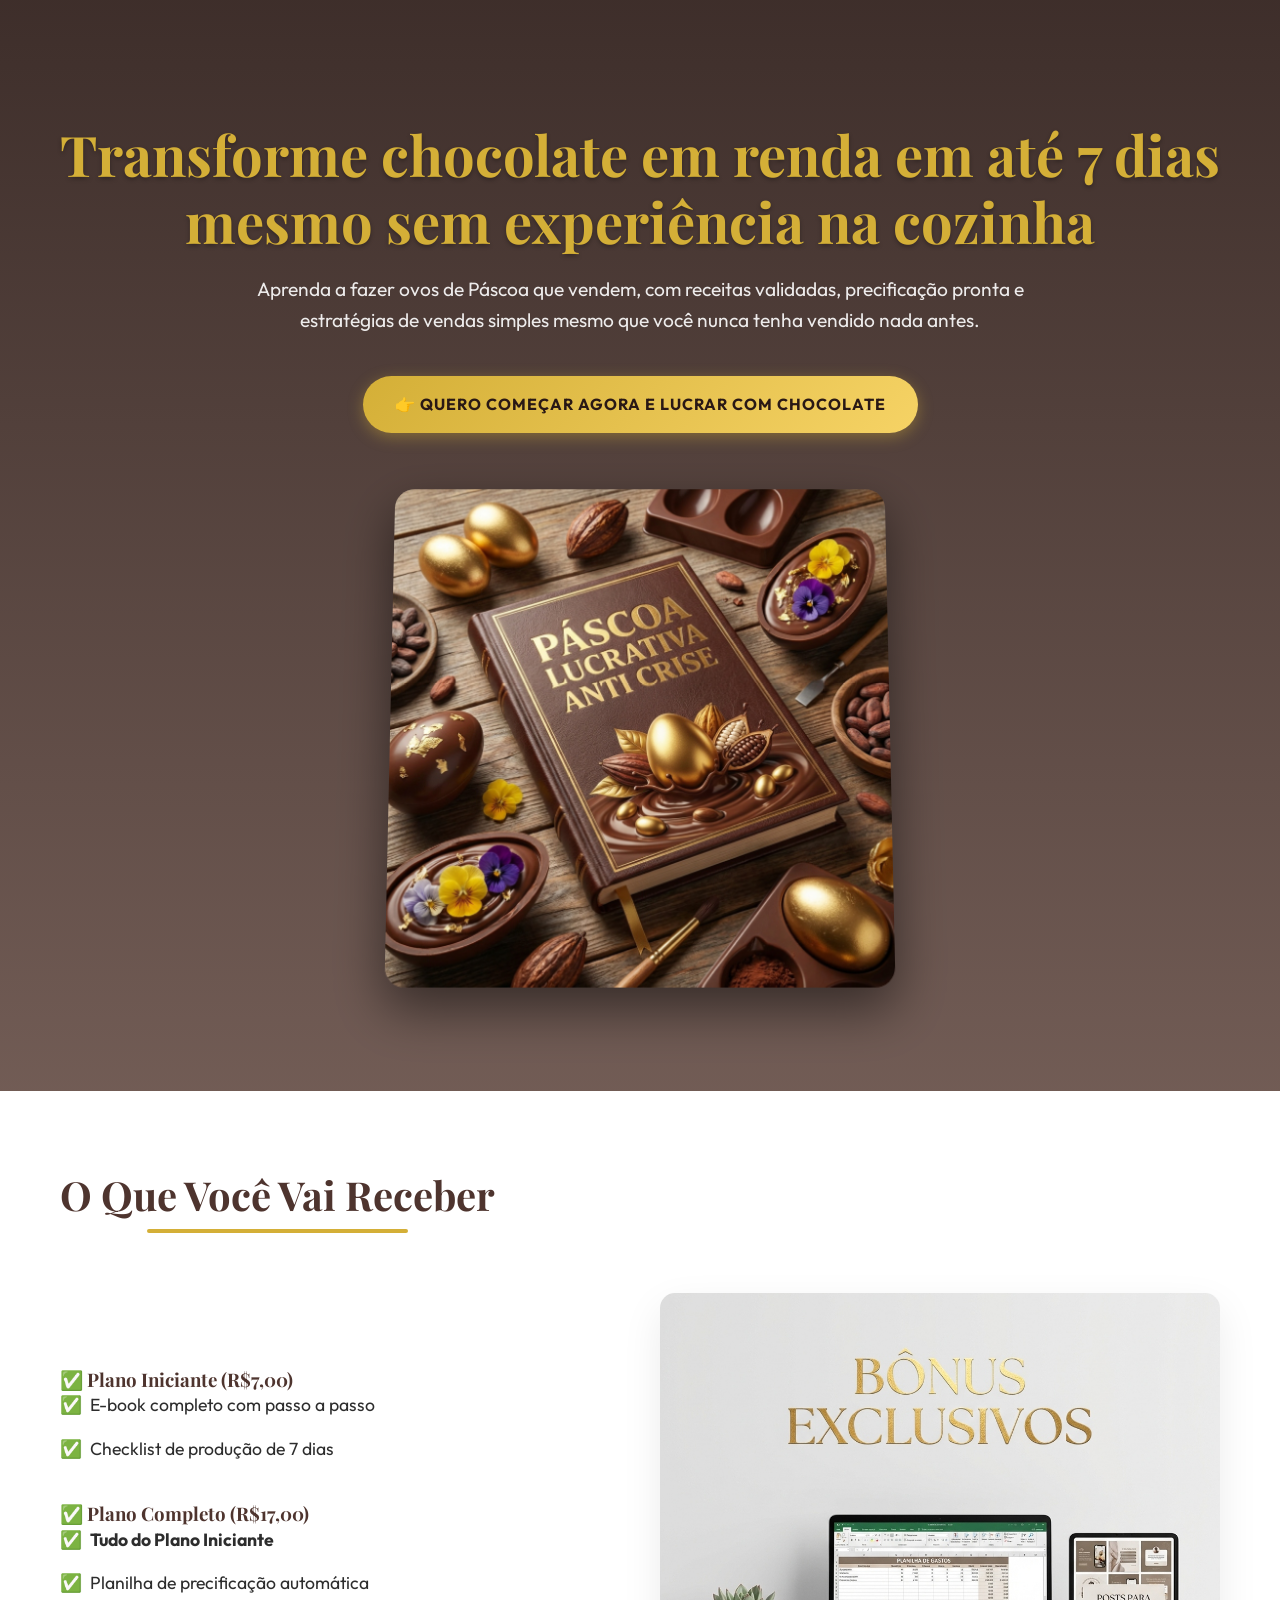
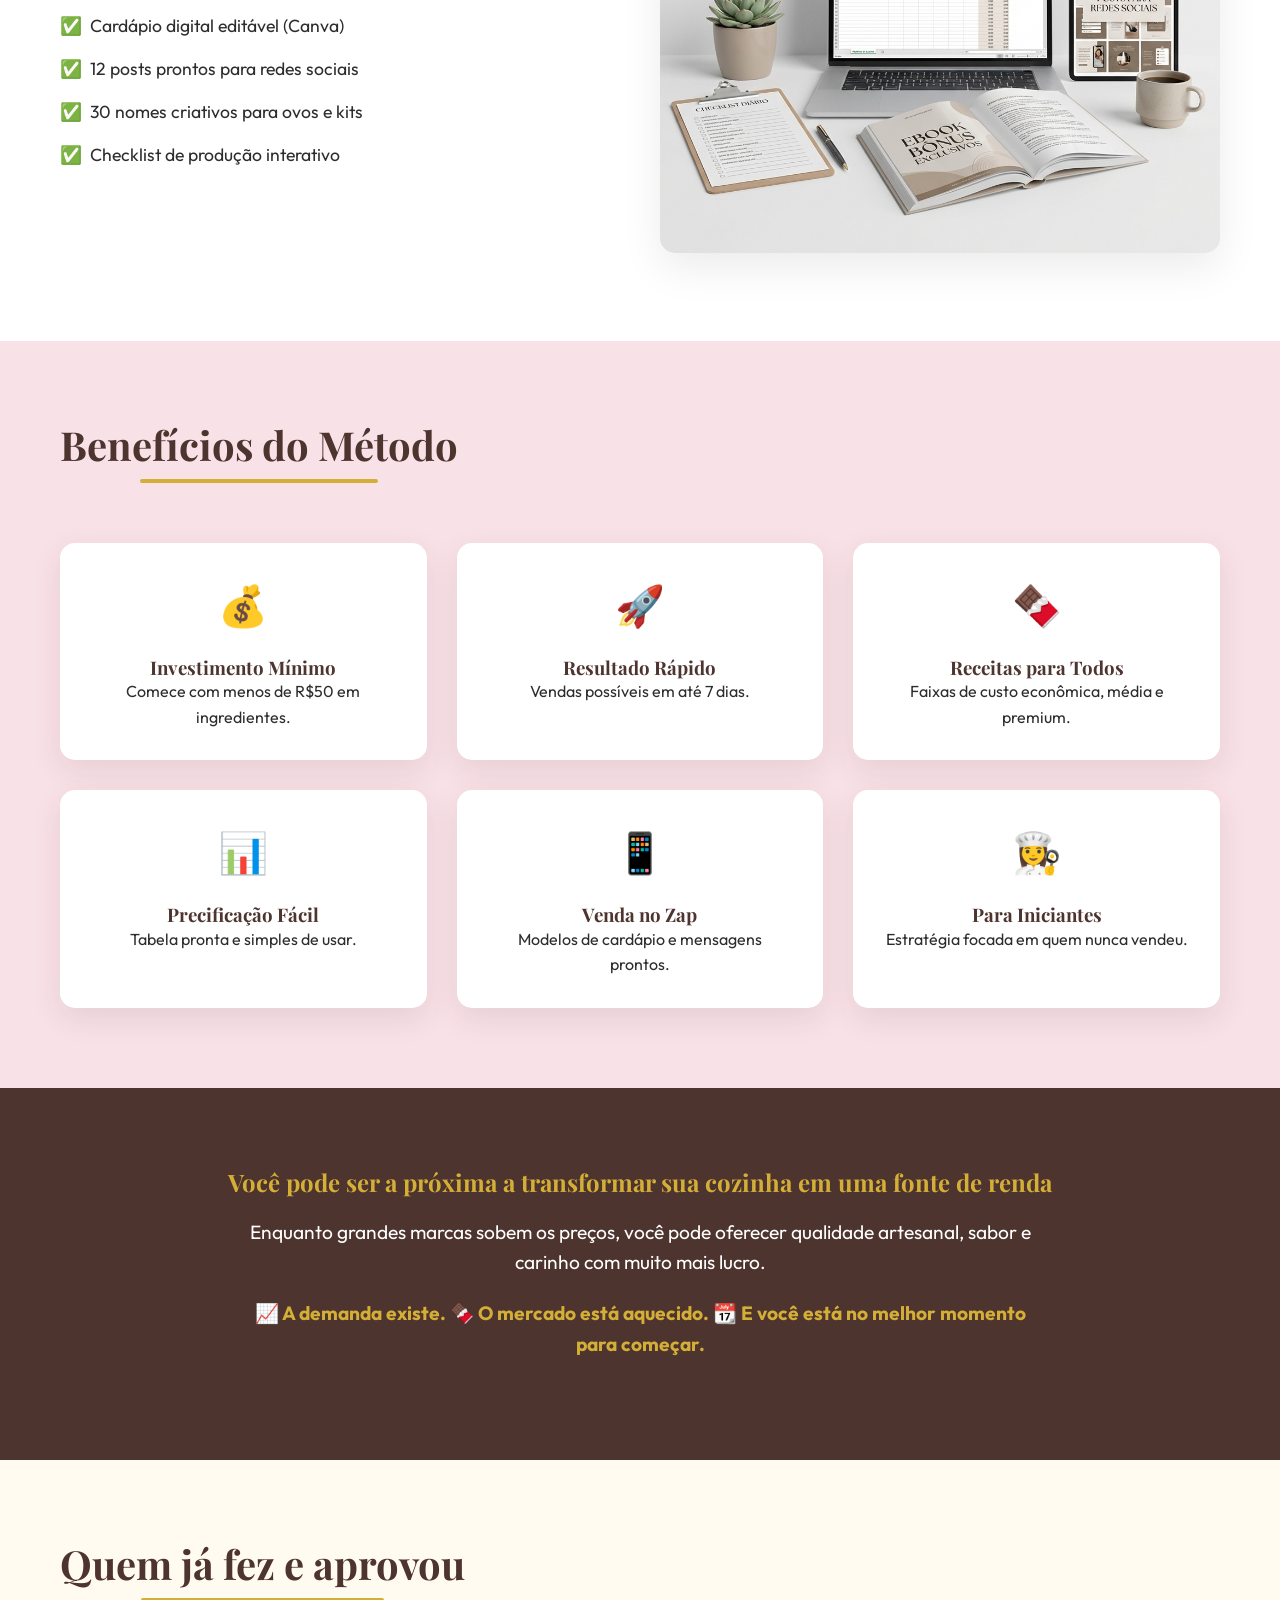
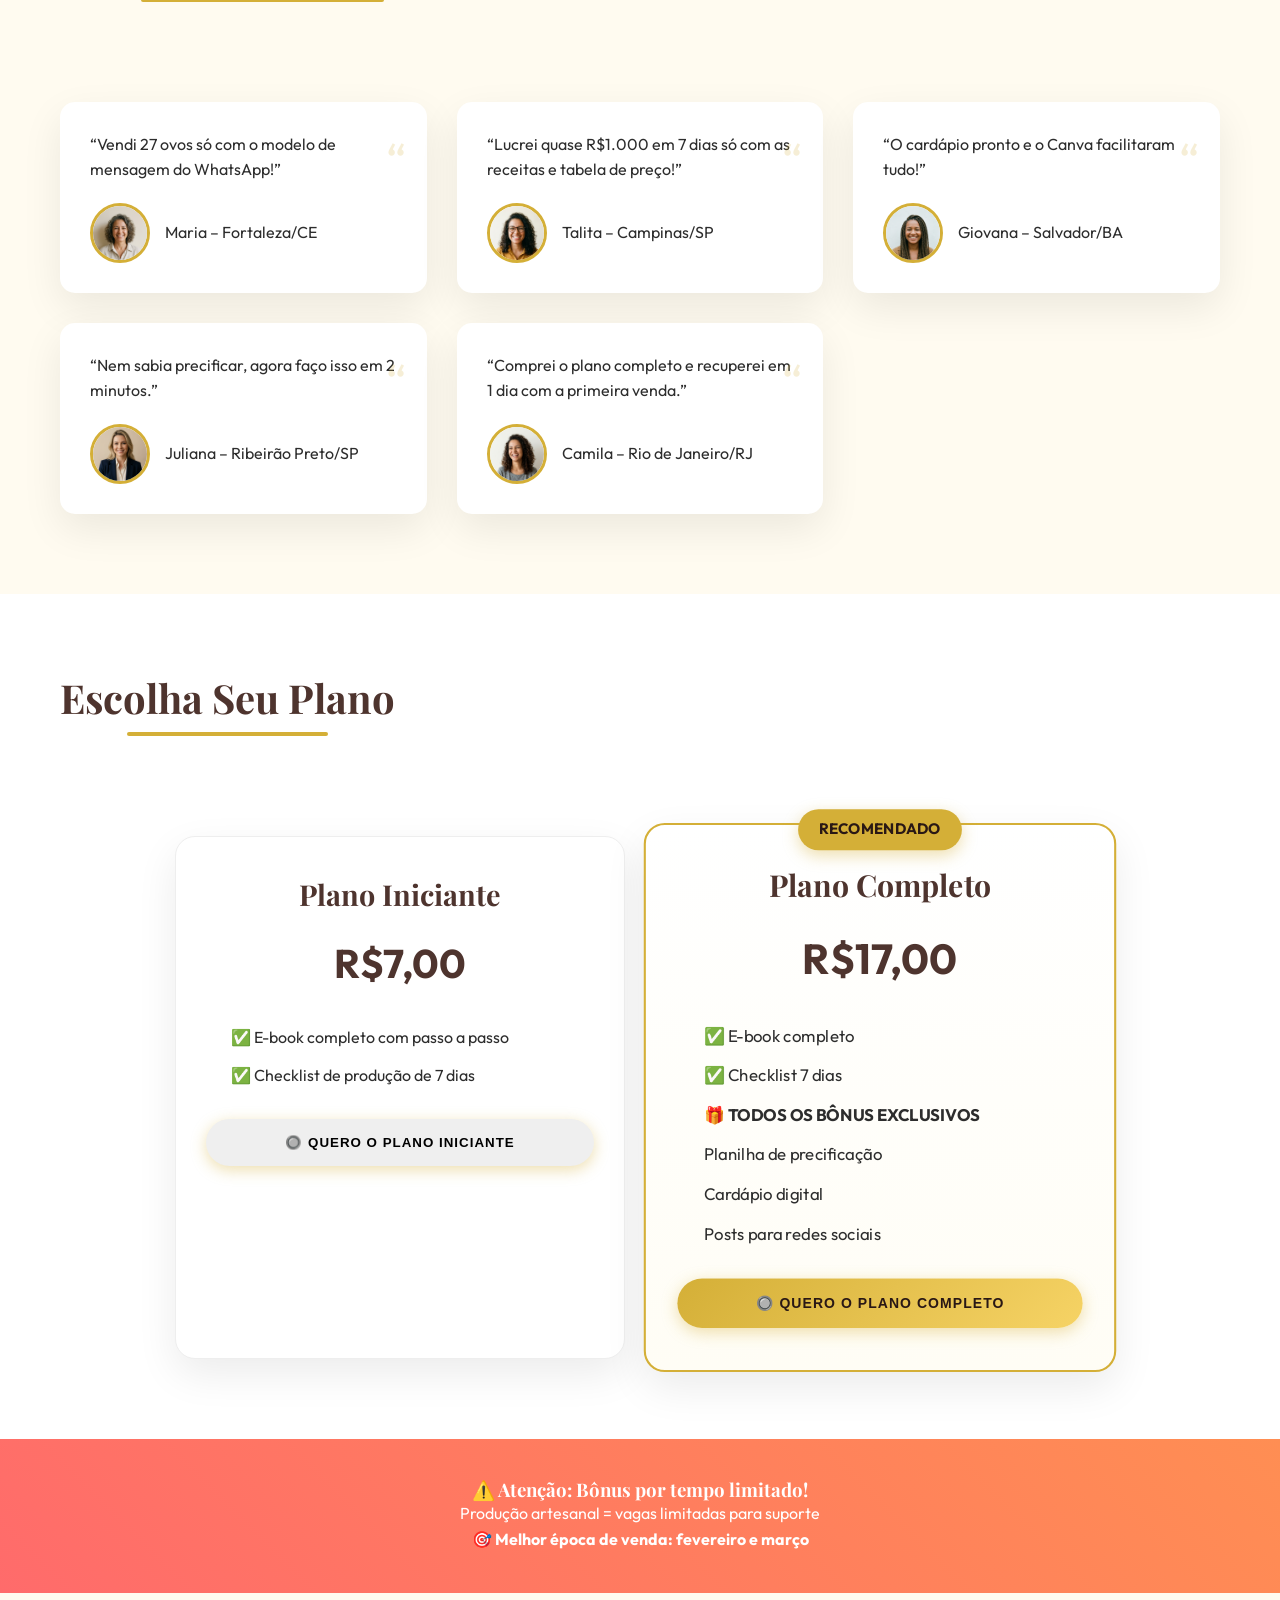
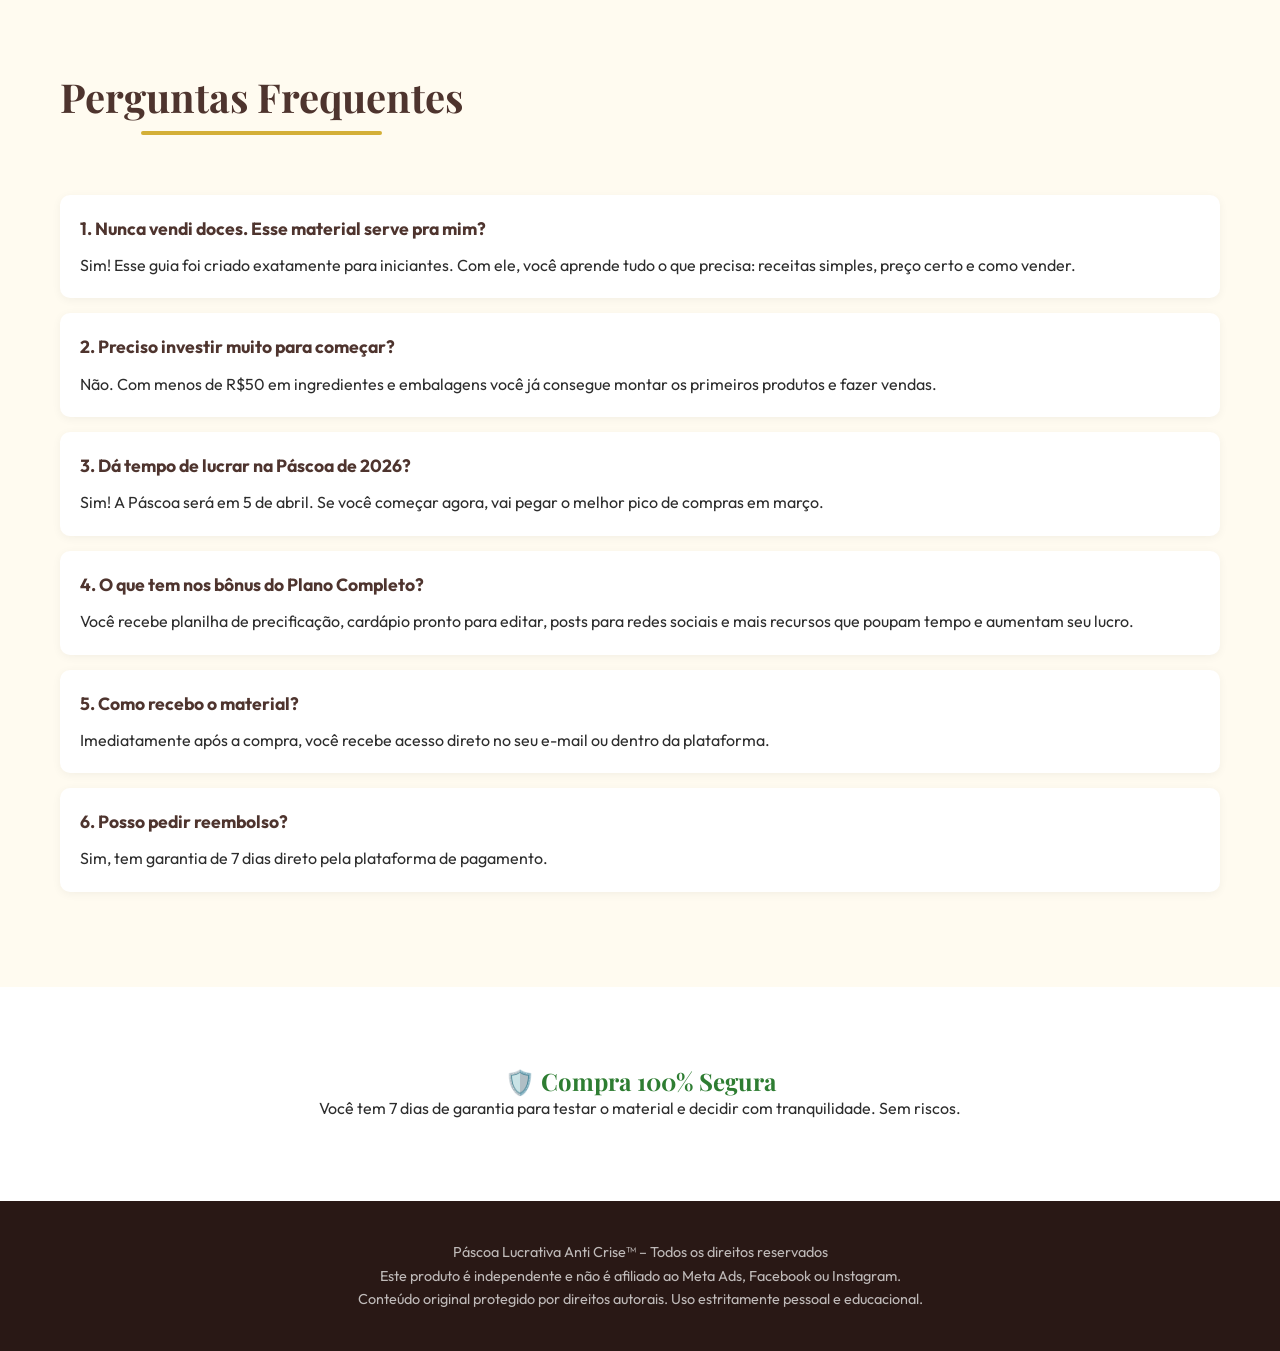
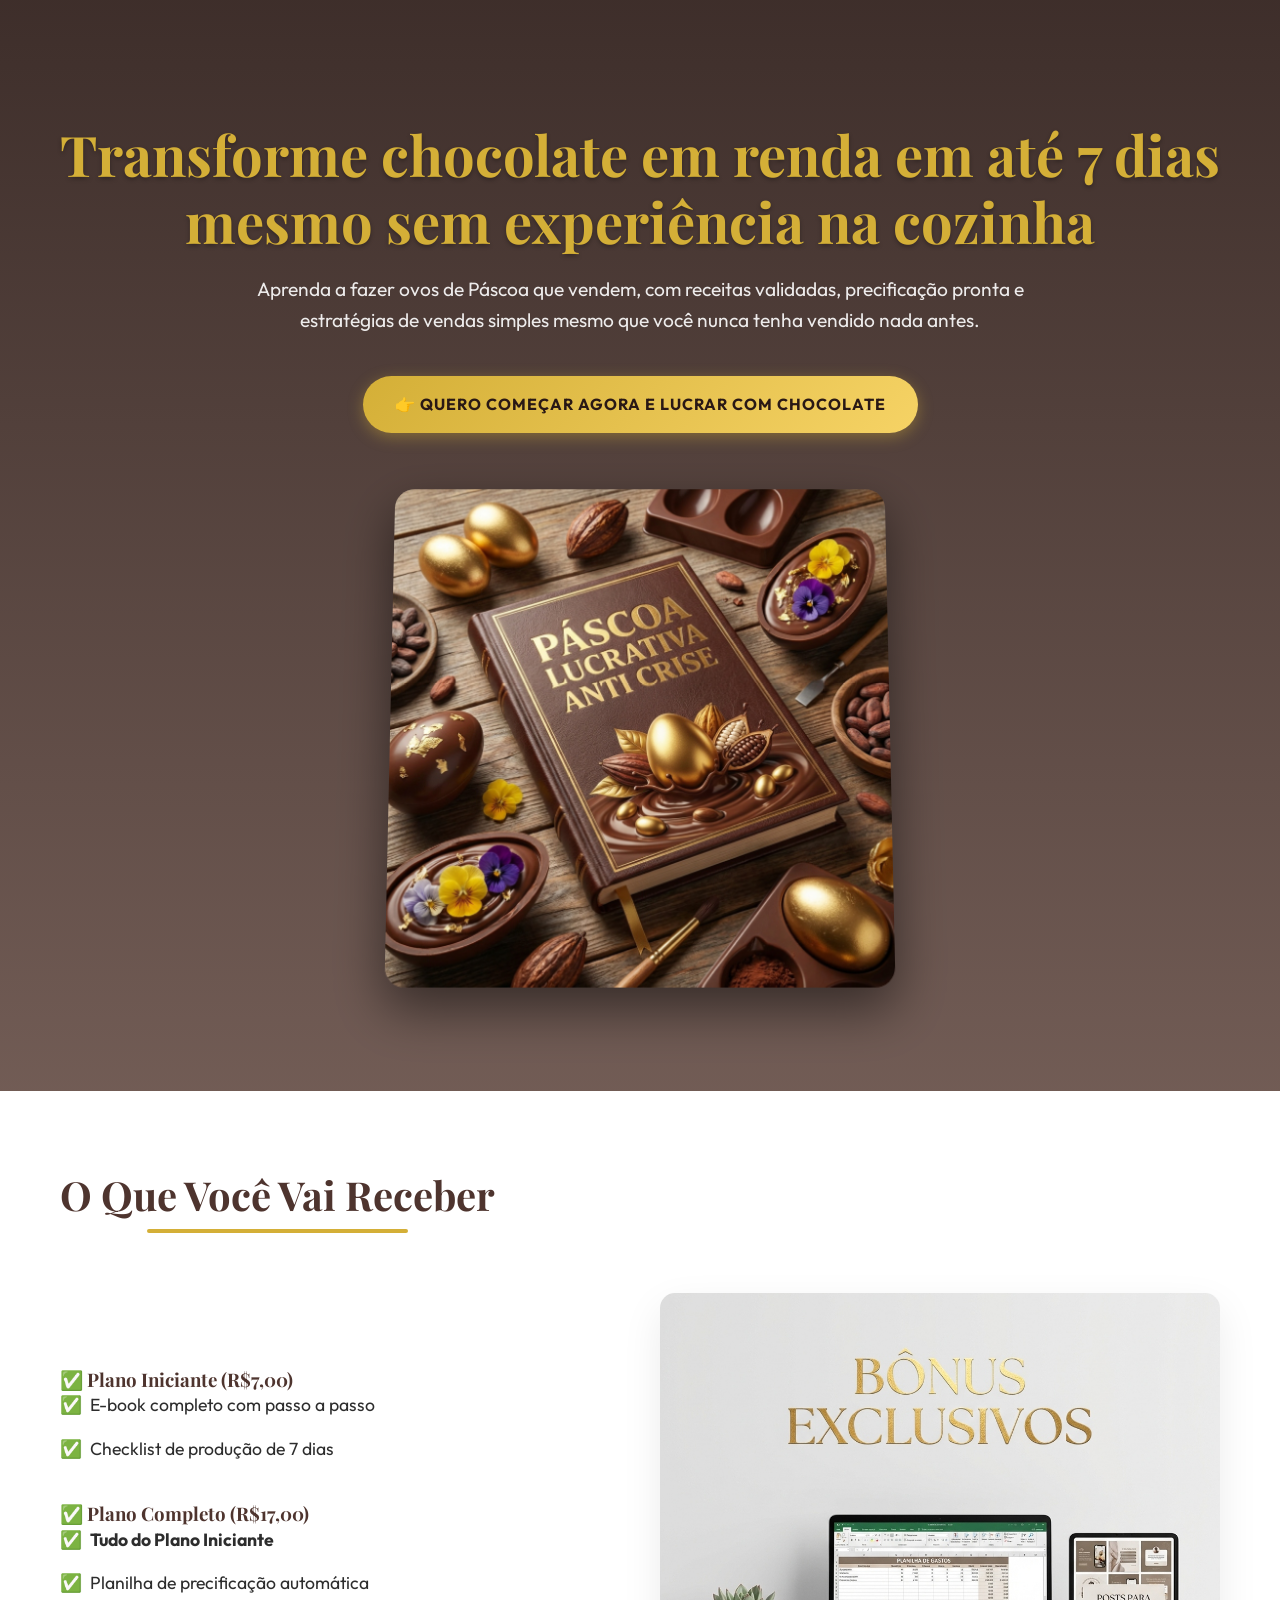
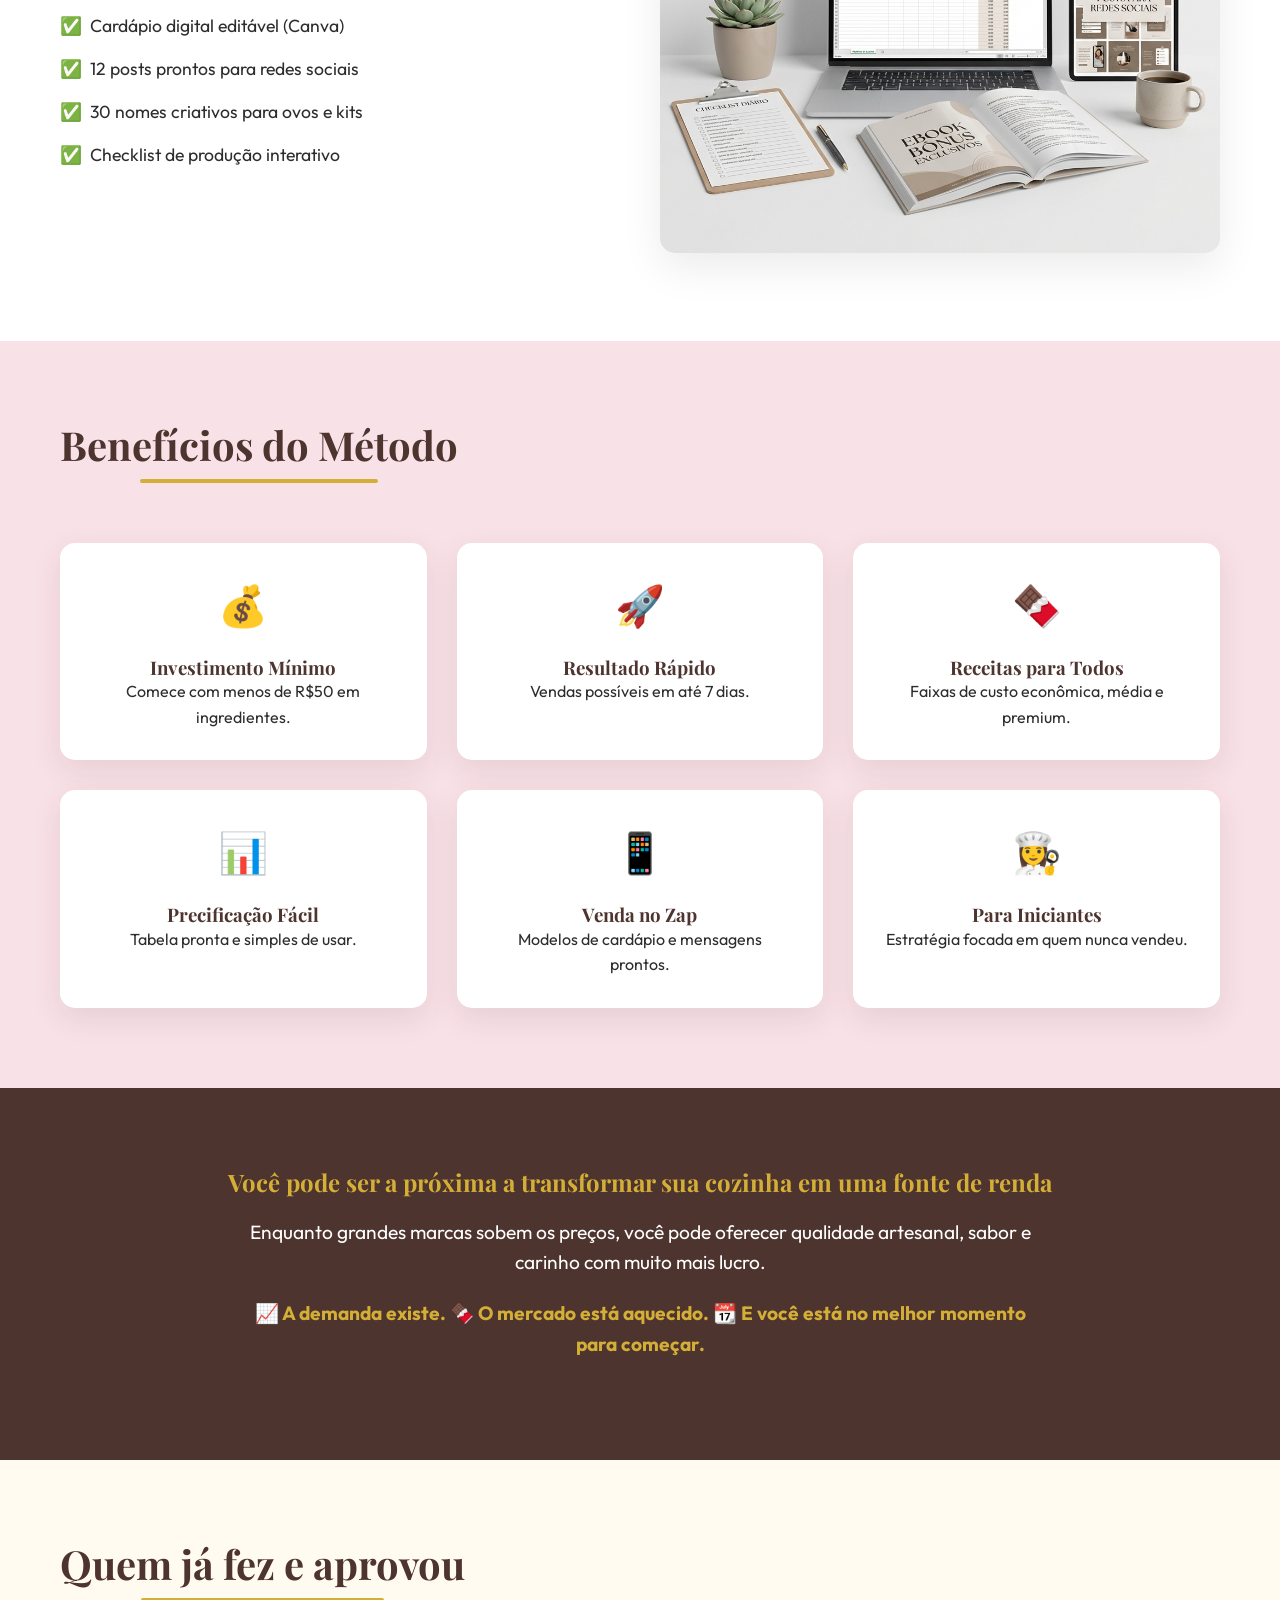
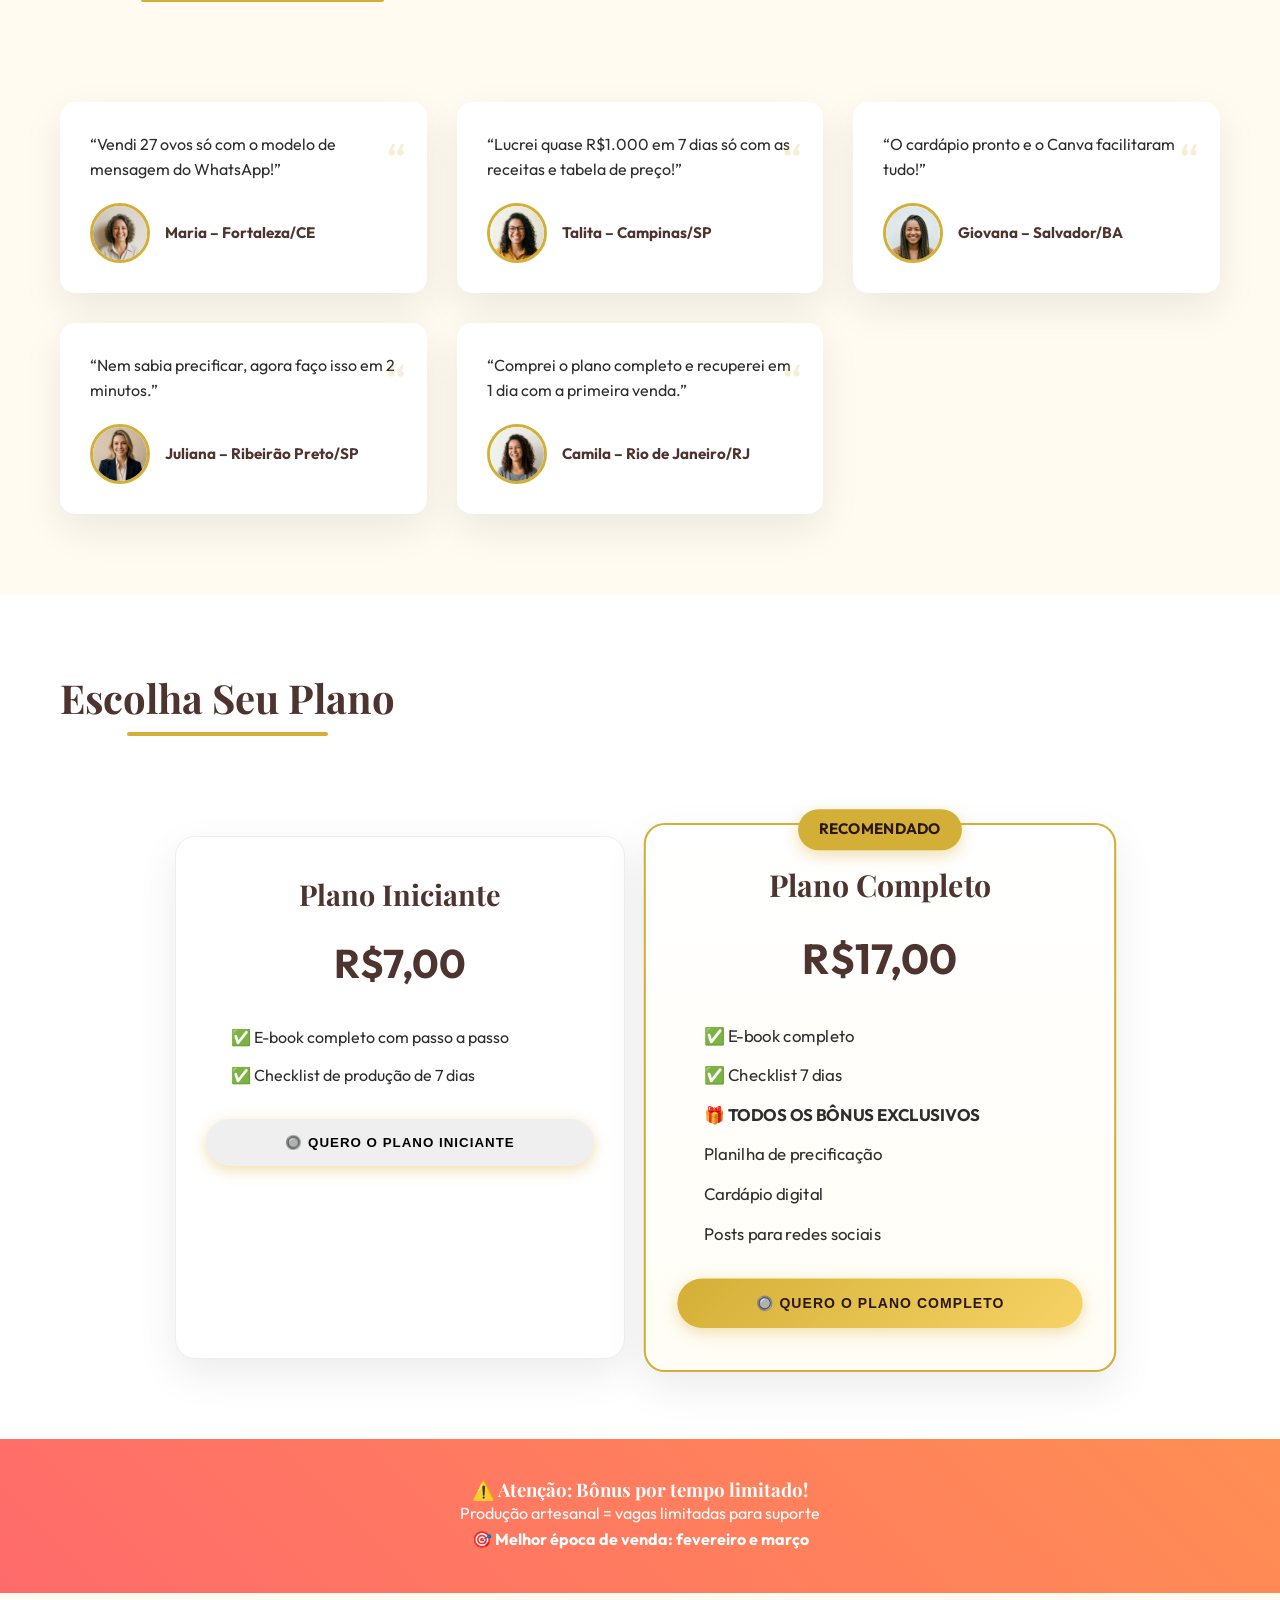
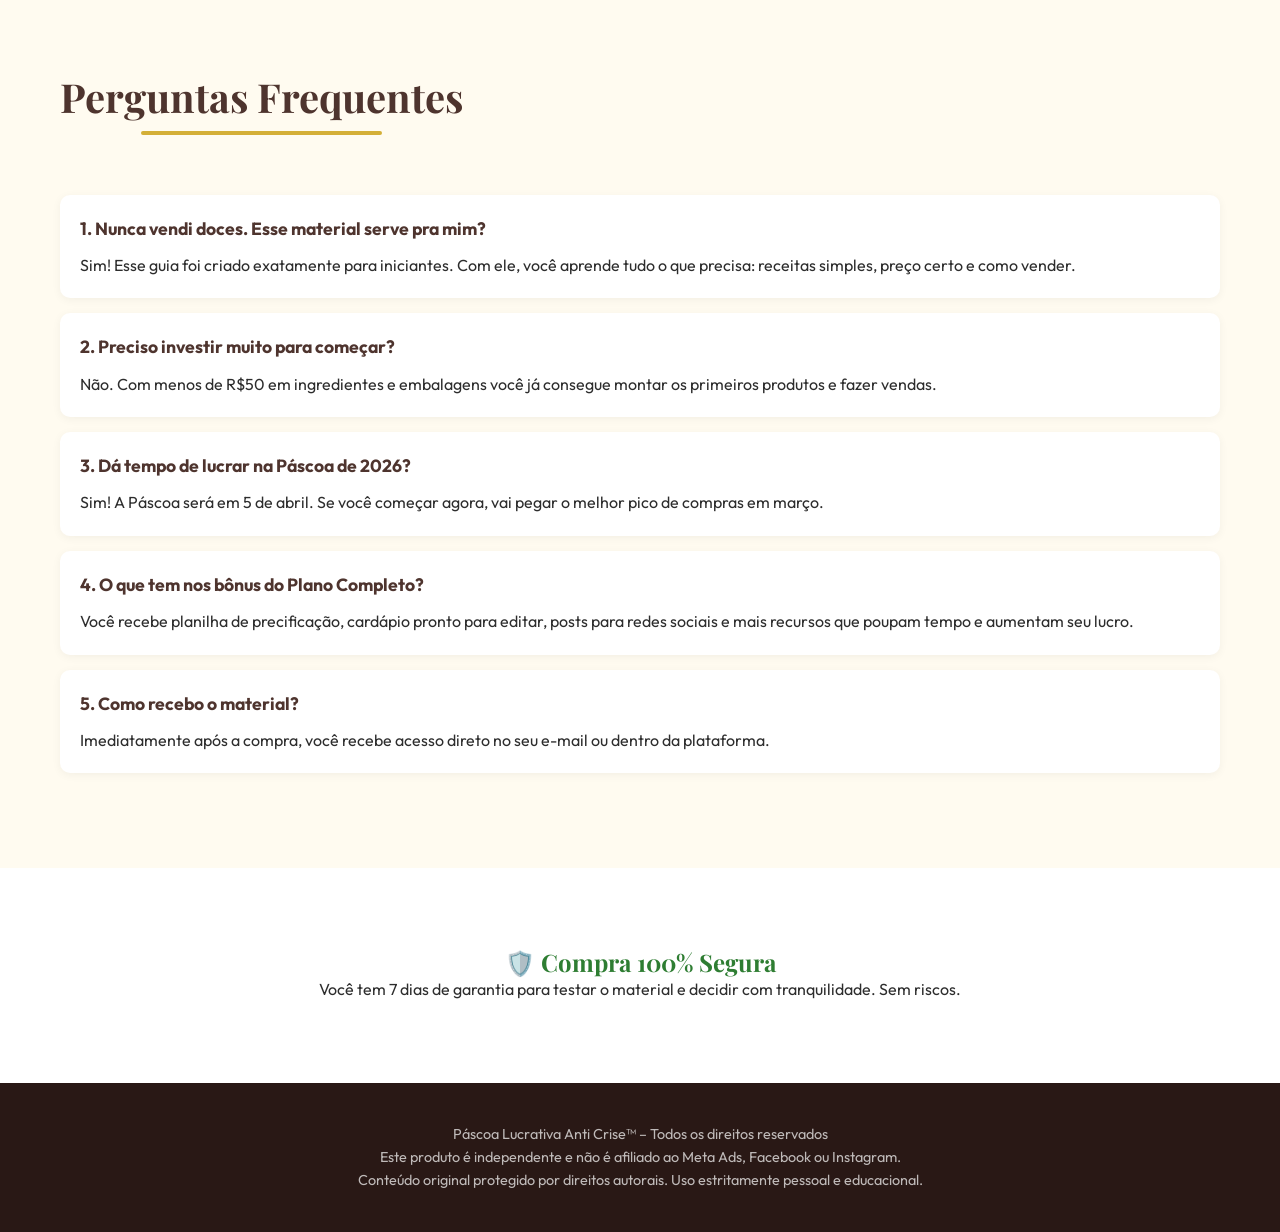
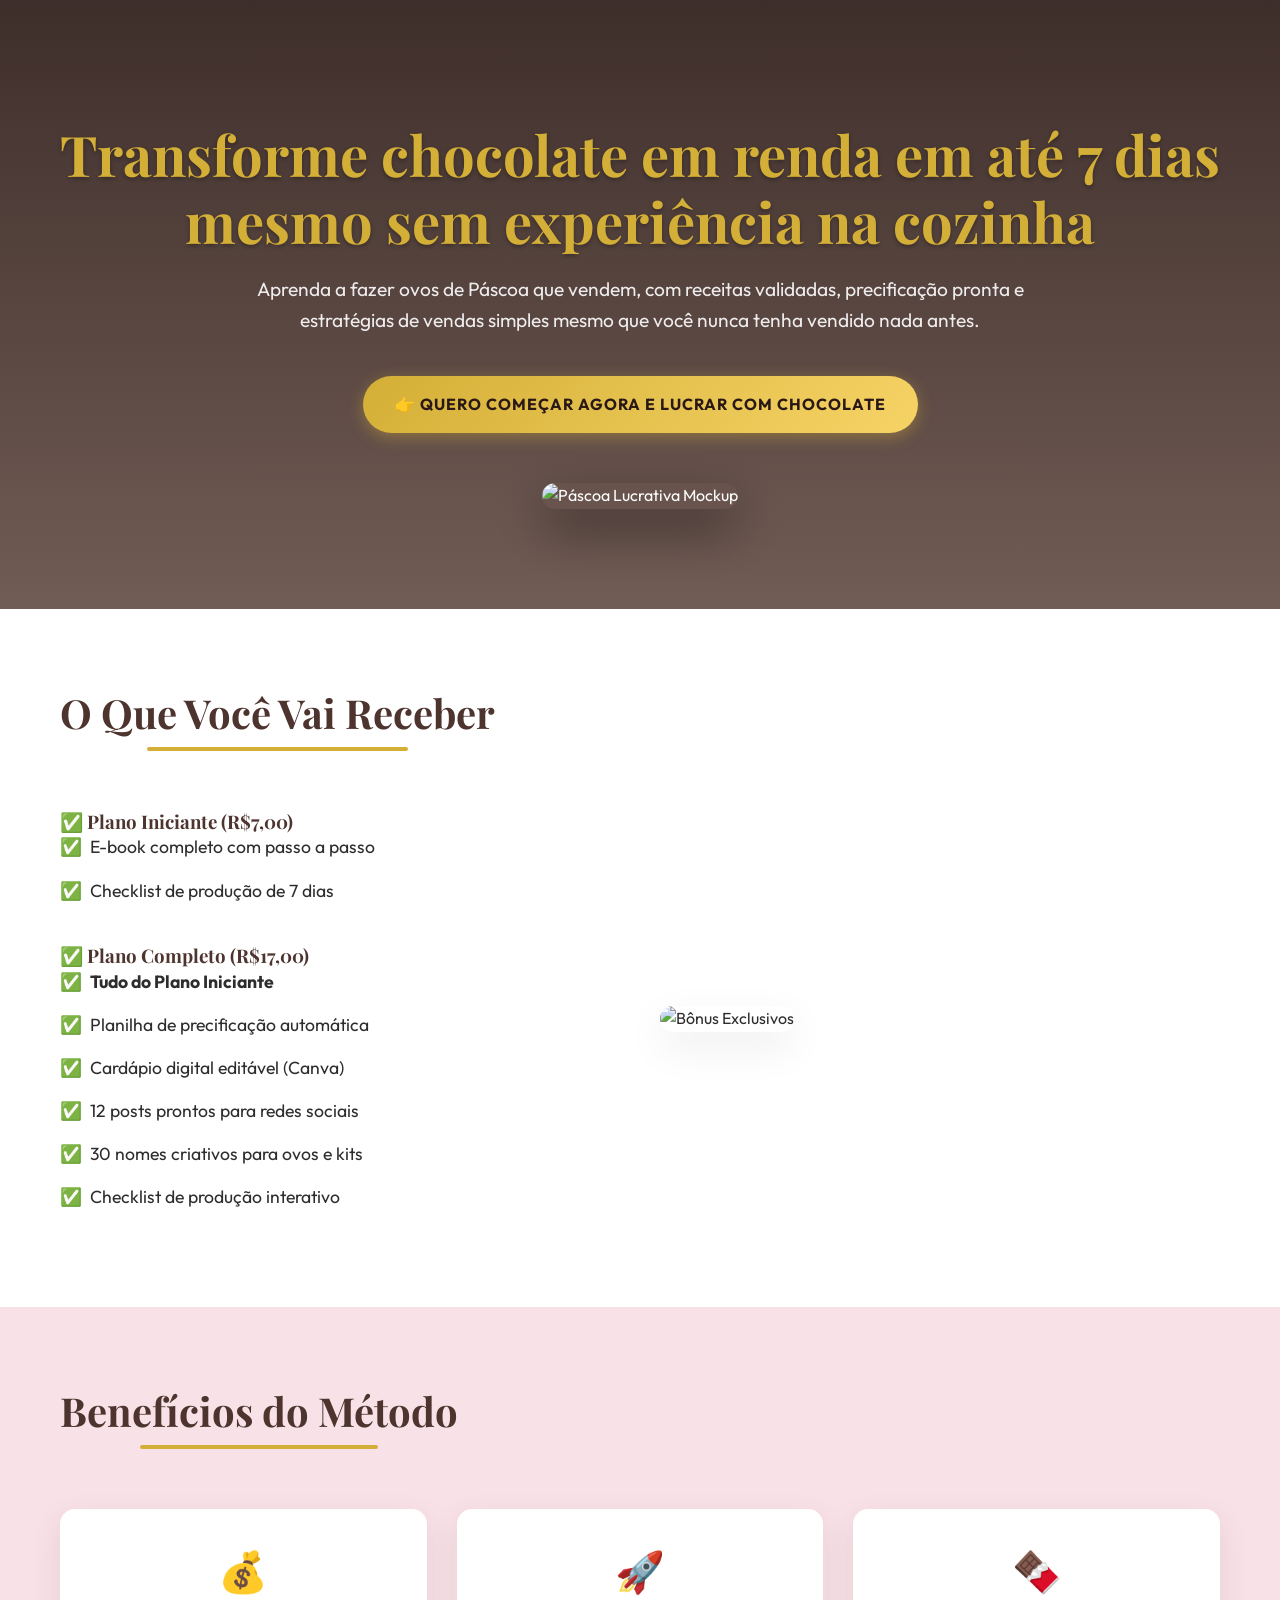
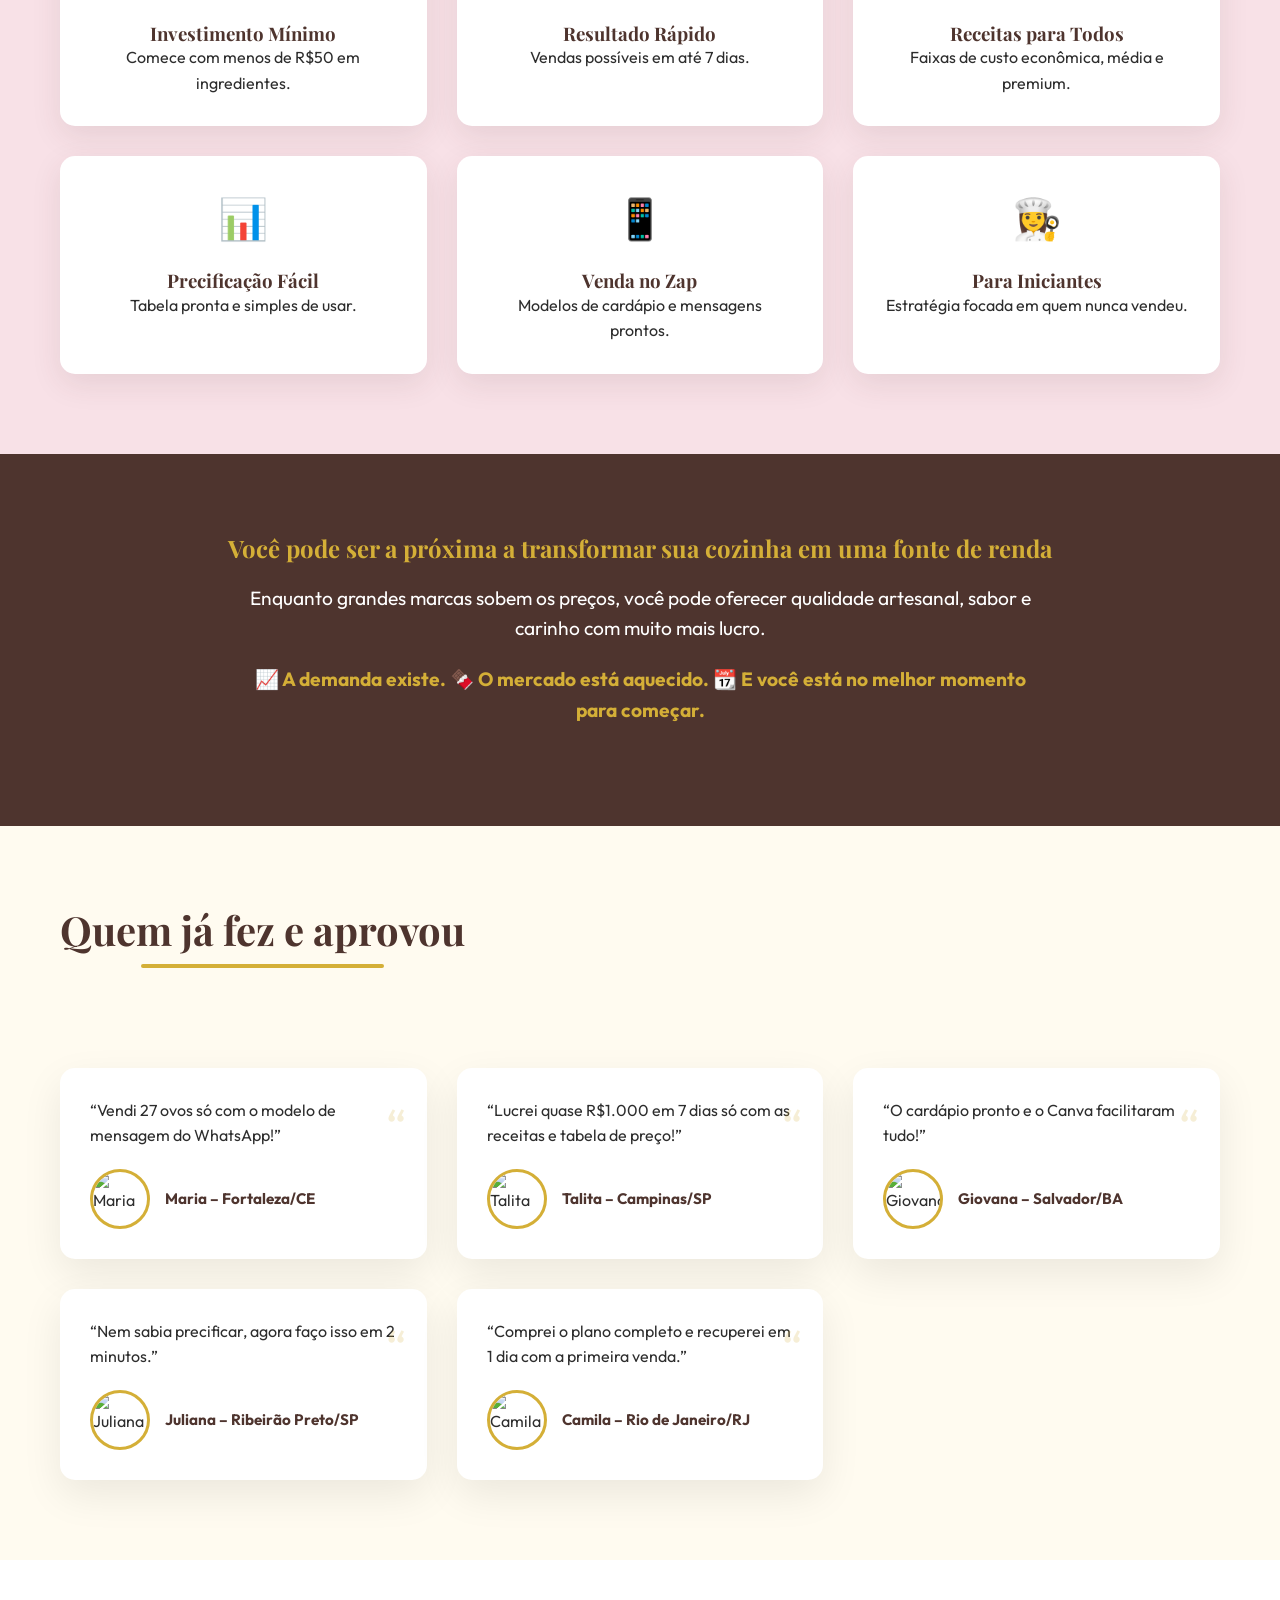
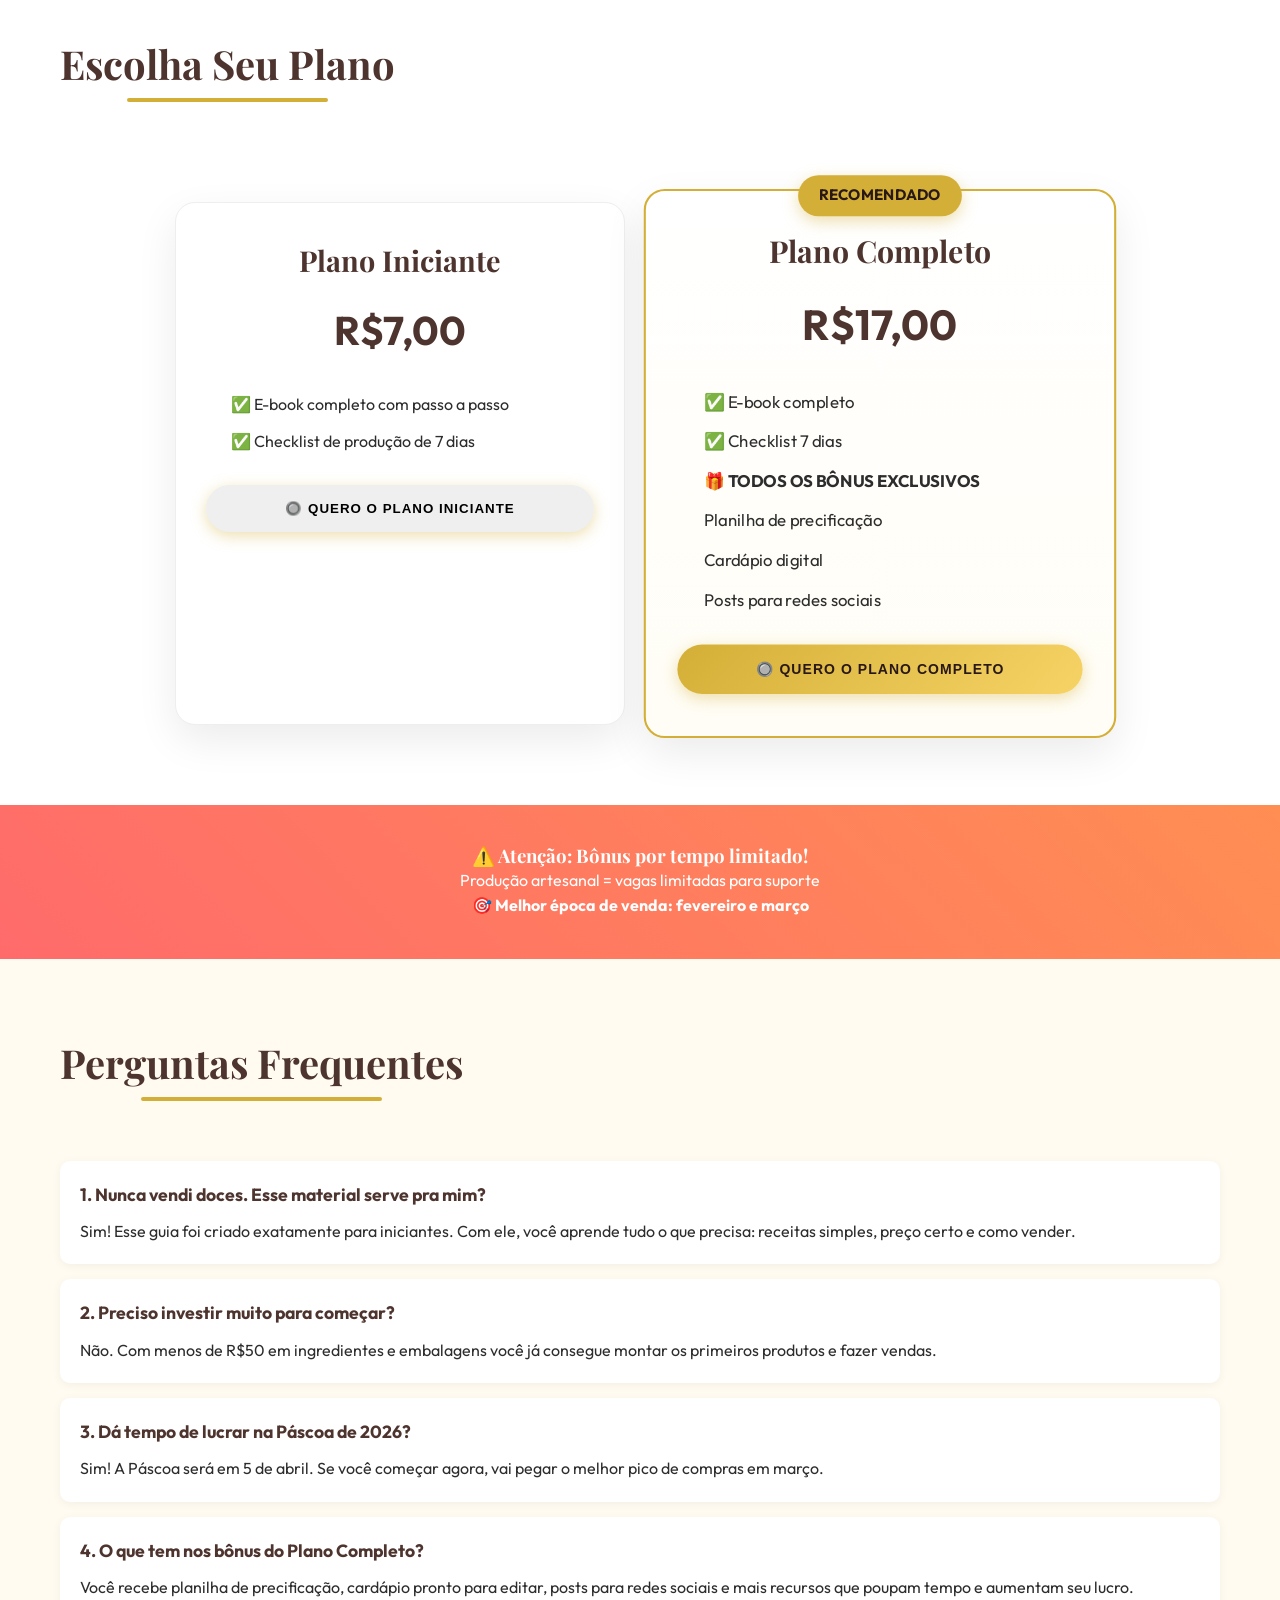
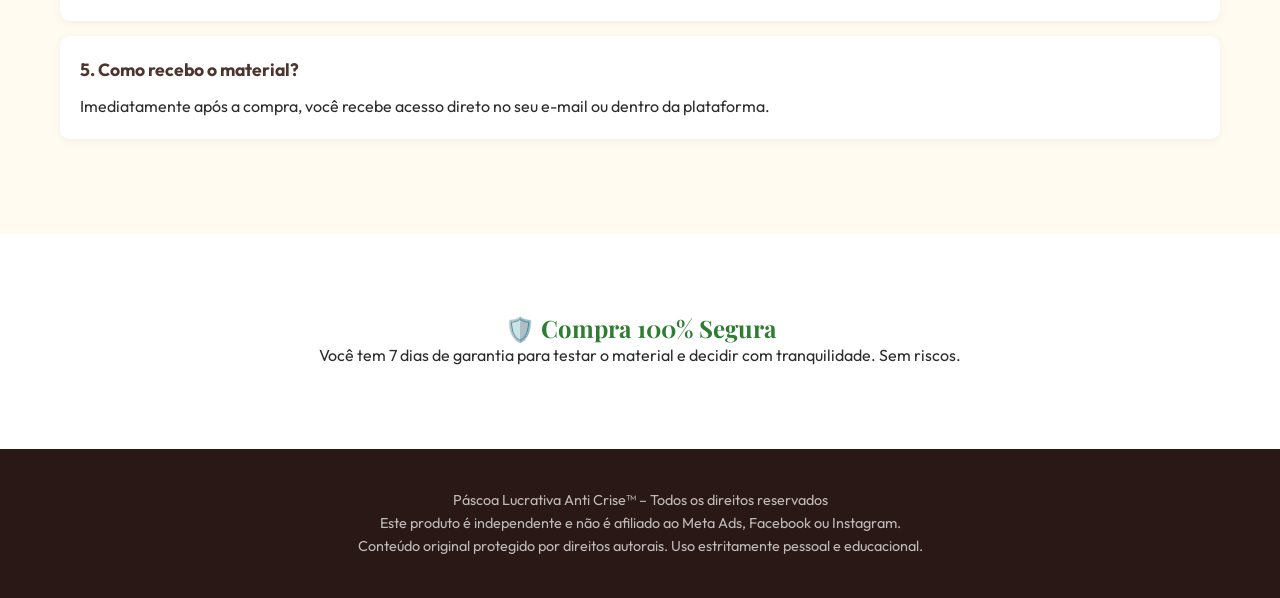
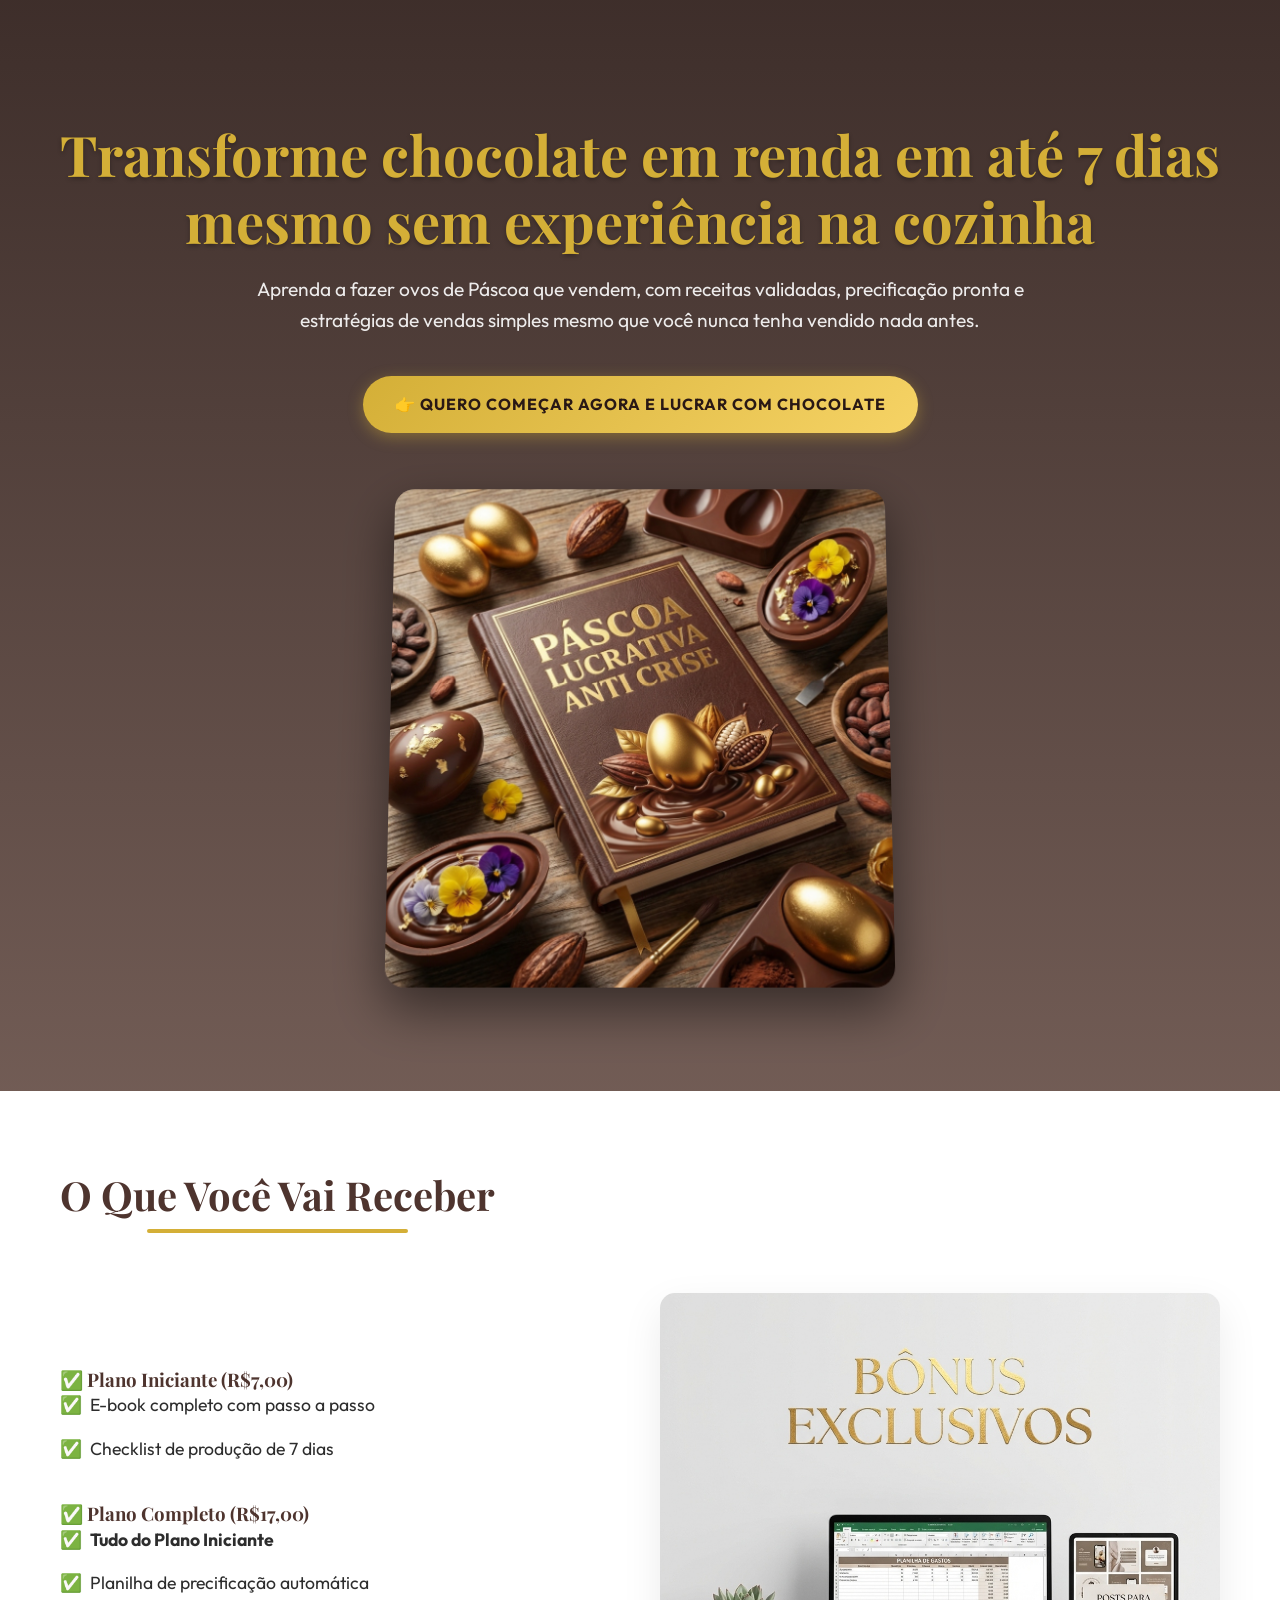
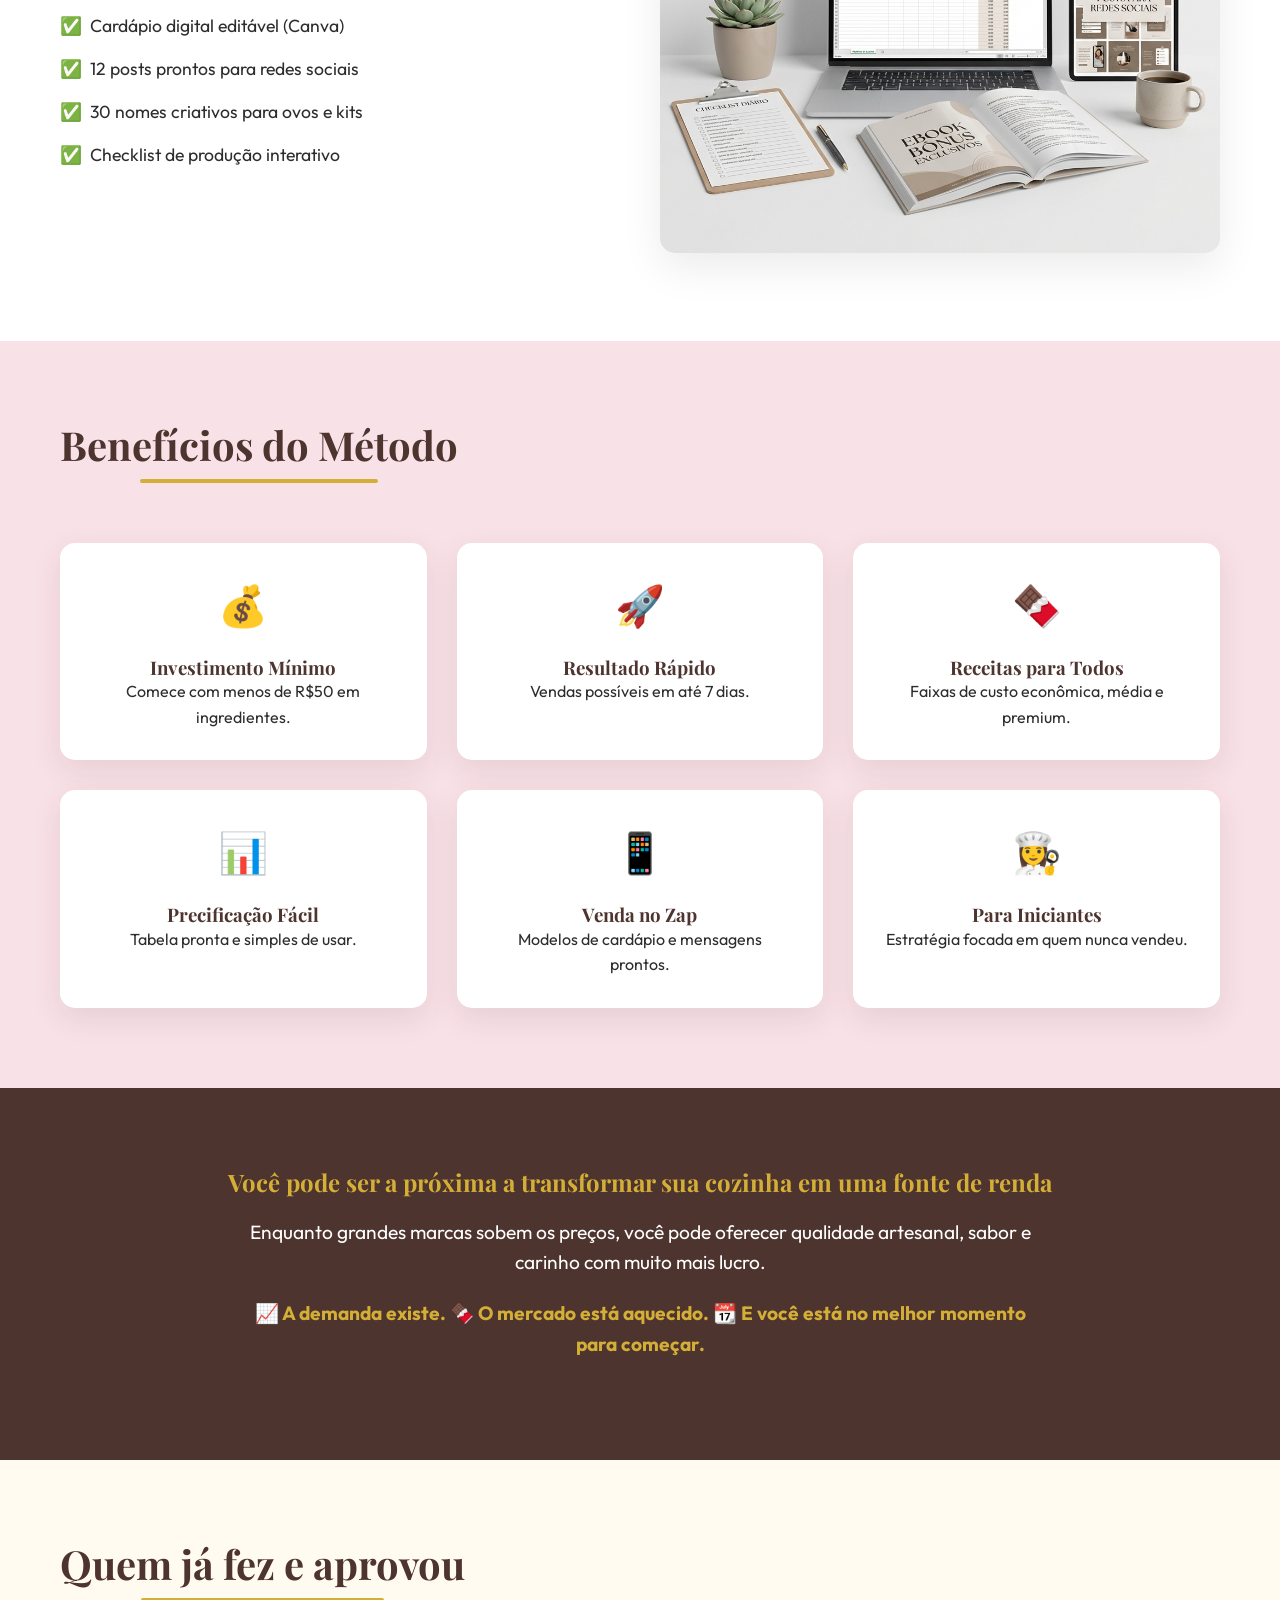
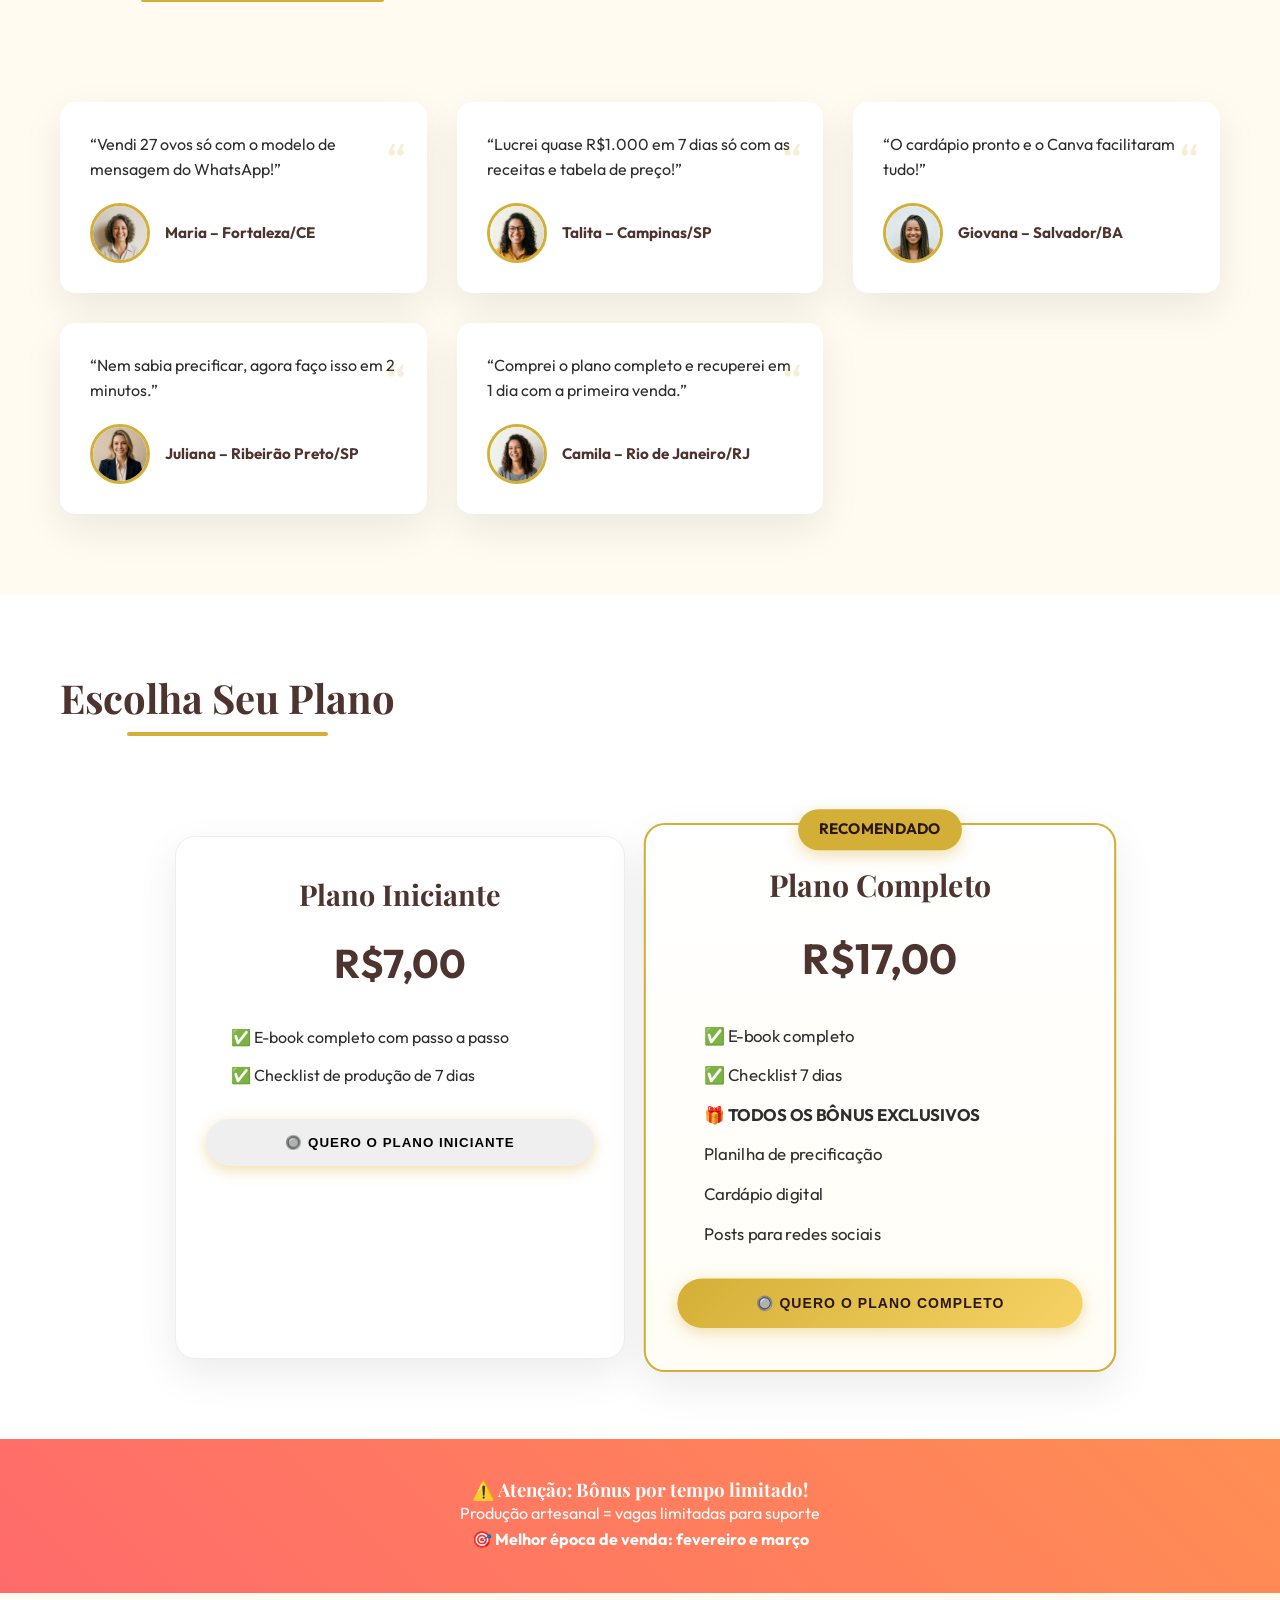
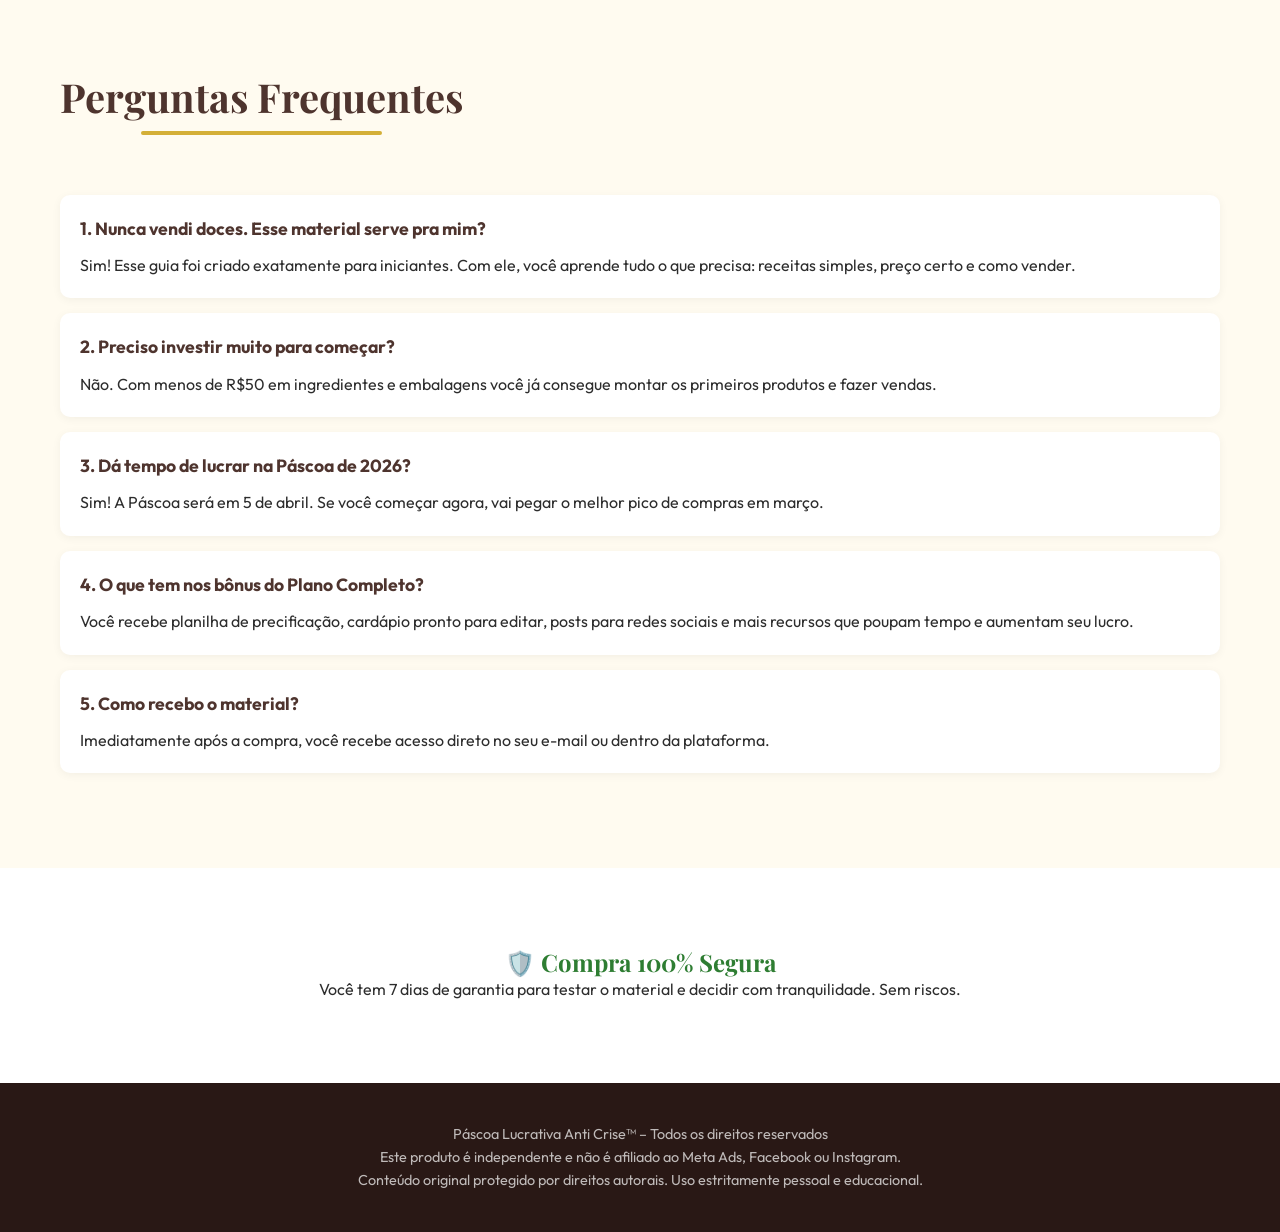
